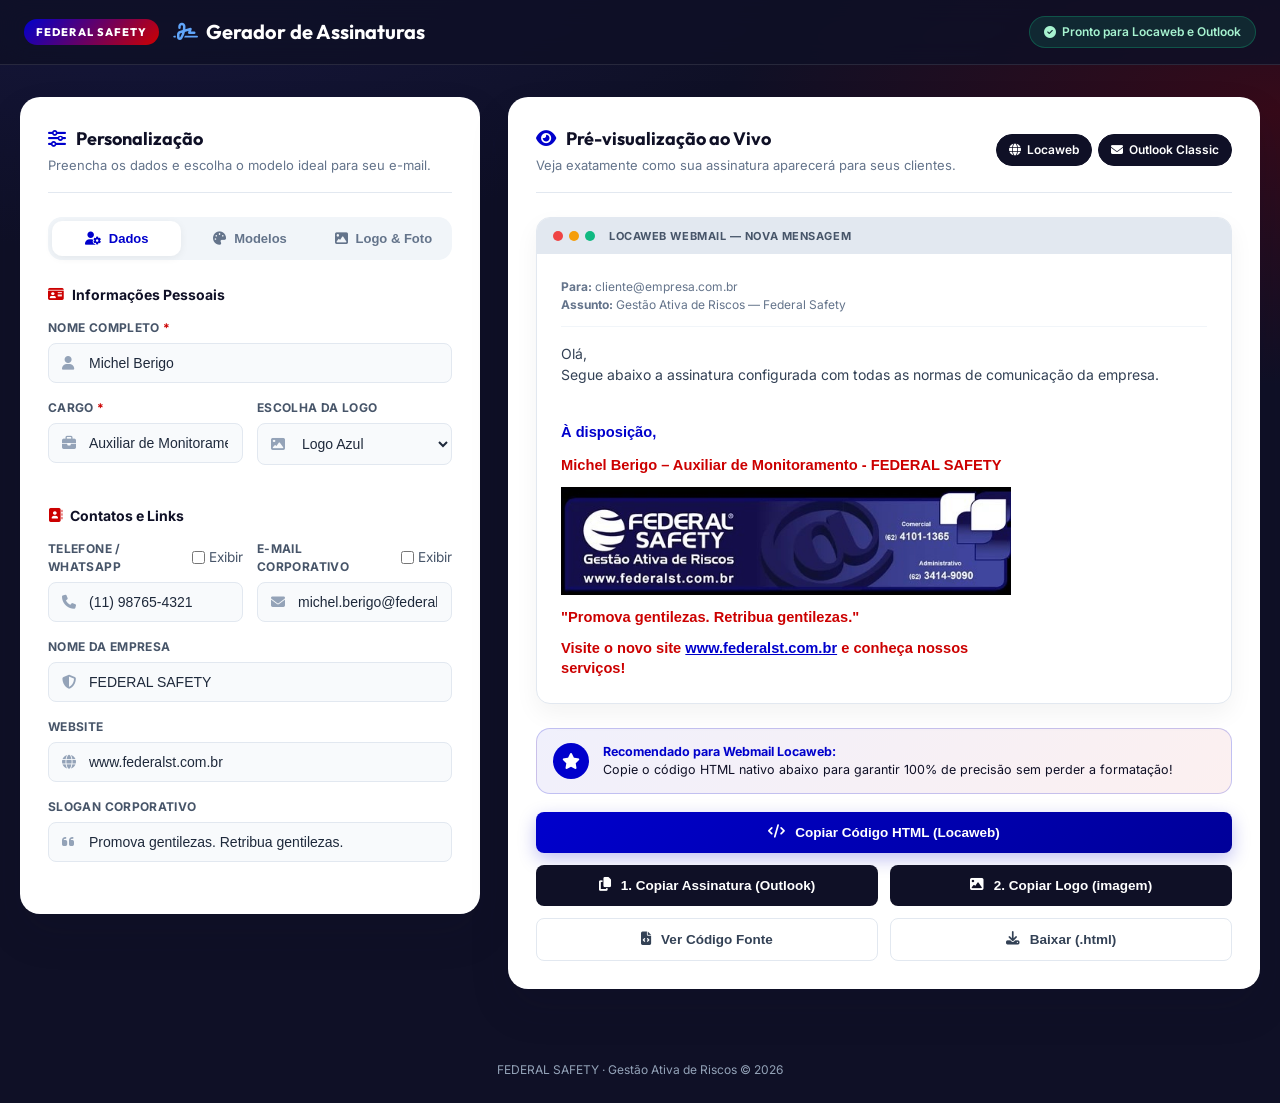
==== federal/index.html @ c22fb54a "Portal de assinaturas Federal Safety e KLIOS" ====
<!DOCTYPE html>
<html lang="pt-BR">
<head>
  <meta charset="UTF-8">
  <meta name="viewport" content="width=device-width, initial-scale=1.0">
  <meta name="description" content="Gerador de Assinatura de E-mail Profissional para a Federal Safety com suporte a código HTML nativo para Locaweb, Outlook e Gmail.">
  <title>Gerador de Assinatura de E-mail — FEDERAL SAFETY</title>
  
  <!-- Google Fonts -->
  <link rel="preconnect" href="https://fonts.googleapis.com">
  <link rel="preconnect" href="https://fonts.gstatic.com" crossorigin>
  <link href="https://fonts.googleapis.com/css2?family=Inter:wght@300;400;500;600;700;800&family=Outfit:wght@400;600;700;800&display=swap" rel="stylesheet">
  
  <!-- FontAwesome for UI Icons -->
  <link rel="stylesheet" href="https://cdnjs.cloudflare.com/ajax/libs/font-awesome/6.4.0/css/all.min.css">
  
  <link rel="stylesheet" href="style.css">
</head>
<body>

  <!-- Header / Navbar -->
  <header class="app-header">
    <div class="header-container">
      <div class="brand">
        <div class="brand-badge">FEDERAL SAFETY</div>
        <h1 class="brand-title"><i class="fa-solid fa-signature"></i> Gerador de Assinaturas</h1>
      </div>
      <div class="header-actions">
        <span class="status-indicator"><i class="fa-solid fa-circle-check"></i> Pronto para Locaweb e Outlook</span>
      </div>
    </div>
  </header>

  <!-- Main Application Container -->
  <main class="main-wrapper">
    <div class="container">
      <div class="app-grid">
        
        <!-- Left Panel: Form & Customization -->
        <section class="editor-panel">
          <div class="panel-header">
            <h2><i class="fa-solid fa-sliders"></i> Personalização</h2>
            <p>Preencha os dados e escolha o modelo ideal para seu e-mail.</p>
          </div>

          <form id="signatureForm" onsubmit="event.preventDefault();">
            
            <!-- Tab Navigation for Form Sections -->
            <div class="form-tabs" role="tablist">
              <button type="button" class="tab-btn active" data-tab="tab-dados" role="tab" aria-selected="true" aria-controls="tab-dados">
                <i class="fa-solid fa-user-gear" aria-hidden="true"></i> Dados
              </button>
              <button type="button" class="tab-btn" data-tab="tab-modelo" role="tab" aria-selected="false" aria-controls="tab-modelo">
                <i class="fa-solid fa-palette" aria-hidden="true"></i> Modelos
              </button>
              <button type="button" class="tab-btn" data-tab="tab-midia" role="tab" aria-selected="false" aria-controls="tab-midia">
                <i class="fa-solid fa-image" aria-hidden="true"></i> Logo &amp; Foto
              </button>
            </div>

            <!-- TAB 1: Dados Pessoais e Empresa -->
            <div class="tab-content active" id="tab-dados" role="tabpanel">
              <div class="form-section">
                <h3><i class="fa-solid fa-id-card"></i> Informações Pessoais</h3>
                
                <div class="input-group">
                  <label for="inputNome">Nome Completo <span class="req">*</span></label>
                  <div class="input-with-icon">
                    <i class="fa-solid fa-user"></i>
                    <input type="text" id="inputNome" value="Michel Berigo" placeholder="Ex: Michel Berigo" autocomplete="off" required>
                  </div>
                </div>

                <div class="input-row">
                  <div class="input-group">
                    <label for="inputCargo">Cargo <span class="req">*</span></label>
                    <div class="input-with-icon">
                      <i class="fa-solid fa-briefcase"></i>
                      <input type="text" id="inputCargo" value="Auxiliar de Monitoramento" placeholder="Ex: Auxiliar de Monitoramento" autocomplete="off" required>
                    </div>
                  </div>

                  <div class="input-group">
                    <label for="inputLogoColor">Escolha da Logo</label>
                    <div class="input-with-icon">
                      <i class="fa-solid fa-image"></i>
                      <select id="inputLogoColor">
                        <option value="red">Logo Vermelha</option>
                        <option value="blue" selected>Logo Azul</option>
                      </select>
                    </div>
                  </div>
                </div>
              </div>

              <div class="form-section">
                <h3><i class="fa-solid fa-address-book"></i> Contatos e Links</h3>

                <div class="input-row">
                  <div class="input-group">
                    <div class="label-with-toggle">
                      <label for="inputTelefone">Telefone / WhatsApp</label>
                      <label class="toggle-label" for="chkShowTelefone">
                        <input type="checkbox" id="chkShowTelefone"> Exibir
                      </label>
                    </div>
                    <div class="input-with-icon">
                      <i class="fa-solid fa-phone" aria-hidden="true"></i>
                      <input type="tel" id="inputTelefone" value="(11) 98765-4321" placeholder="Ex: (11) 98765-4321" autocomplete="off" inputmode="tel" maxlength="15">
                    </div>
                  </div>

                  <div class="input-group">
                    <div class="label-with-toggle">
                      <label for="inputEmail">E-mail Corporativo</label>
                      <label class="toggle-label" for="chkShowEmail">
                        <input type="checkbox" id="chkShowEmail"> Exibir
                      </label>
                    </div>
                    <div class="input-with-icon">
                      <i class="fa-solid fa-envelope"></i>
                      <input type="email" id="inputEmail" value="michel.berigo@federalst.com.br" placeholder="seu.nome@federalst.com.br" autocomplete="off">
                    </div>
                  </div>
                </div>

                <div class="input-group">
                  <label for="inputEmpresa">Nome da Empresa</label>
                  <div class="input-with-icon">
                    <i class="fa-solid fa-shield-halved"></i>
                    <input type="text" id="inputEmpresa" value="FEDERAL SAFETY" placeholder="FEDERAL SAFETY" autocomplete="off">
                  </div>
                </div>

                <div class="input-group">
                  <label for="inputSite">Website</label>
                  <div class="input-with-icon">
                    <i class="fa-solid fa-globe"></i>
                    <input type="text" id="inputSite" value="www.federalst.com.br" placeholder="www.federalst.com.br" autocomplete="off">
                  </div>
                </div>

                <div class="input-group">
                  <label for="inputSlogan">Slogan Corporativo</label>
                  <div class="input-with-icon">
                    <i class="fa-solid fa-quote-left"></i>
                    <input type="text" id="inputSlogan" value="Promova gentilezas. Retribua gentilezas." placeholder="Slogan ou frase" autocomplete="off">
                  </div>
                </div>
              </div>
            </div>

            <!-- TAB 2: Modelos e Cores -->
            <div class="tab-content" id="tab-modelo" role="tabpanel">
              <div class="form-section">
                <h3><i class="fa-solid fa-layer-group"></i> Estilos de Assinatura</h3>
                <div class="templates-grid">
                  <label class="template-card active">
                    <input type="radio" name="templateSelect" value="classic" checked>
                    <div class="template-preview">
                      <span class="tpl-title">Clássico Oficial</span>
                      <span class="tpl-desc">Layout tradicional em blocos com destaque visual para o slogan</span>
                    </div>
                  </label>

                  <label class="template-card">
                    <input type="radio" name="templateSelect" value="executive">
                    <div class="template-preview">
                      <span class="tpl-title">Executivo com Linha</span>
                      <span class="tpl-desc">Barra lateral na cor principal, nome em destaque</span>
                    </div>
                  </label>

                  <label class="template-card">
                    <input type="radio" name="templateSelect" value="compact">
                    <div class="template-preview">
                      <span class="tpl-title">Compacto Moderno</span>
                      <span class="tpl-desc">Design limpo e otimizado para trocas rápidas de e-mail</span>
                    </div>
                  </label>

                  <label class="template-card">
                    <input type="radio" name="templateSelect" value="card">
                    <div class="template-preview">
                      <span class="tpl-title">Cartão Digital</span>
                      <span class="tpl-desc">Bloco com borda, contatos acima da logo</span>
                    </div>
                  </label>
                </div>
              </div>

              <div class="form-section">
                <h3><i class="fa-solid fa-palette"></i> Cores de Destaque</h3>
                <div class="color-presets">
                  <button type="button" class="color-btn active" data-primary="#0000cc" data-secondary="#cc0000" title="Padrão Federal Safety (Azul/Vermelho)">
                    <span style="background: linear-gradient(135deg, #0000cc 50%, #cc0000 50%);"></span> Padrão Federal
                  </button>
                  <button type="button" class="color-btn" data-primary="#12123a" data-secondary="#cc0000" title="Navy Corporativo">
                    <span style="background: linear-gradient(135deg, #12123a 50%, #cc0000 50%);"></span> Navy & Red
                  </button>
                  <button type="button" class="color-btn" data-primary="#0055ff" data-secondary="#12123a" title="Blue Tech">
                    <span style="background: linear-gradient(135deg, #0055ff 50%, #12123a 50%);"></span> Blue Tech
                  </button>
                </div>
              </div>
            </div>

            <!-- TAB 3: Logo e Foto -->
            <div class="tab-content" id="tab-midia" role="tabpanel">
              <div class="form-section">
                <h3><i class="fa-solid fa-file-image"></i> Logotipo / Imagem de Rodapé</h3>
                <p class="section-help">Por padrão, a logo oficial da Federal Safety será mantida. Se desejar, você pode enviar uma foto pessoal ou uma nova logo. <strong>Atenção:</strong> no Outlook, a imagem personalizada precisa ser colada à parte (botão "2. Copiar Logo").</p>

                <div class="upload-box" id="uploadBox">
                  <i class="fa-solid fa-cloud-arrow-up"></i>
                  <span class="upload-title">Clique ou arraste uma foto/logo</span>
                  <span class="upload-sub">PNG, JPG ou GIF (Máx. 2MB) — redimensionada para 450px de largura</span>
                  <input type="file" id="inputCustomLogo" accept="image/png,image/jpeg,image/gif" aria-label="Enviar logo ou foto personalizada">
                </div>

                <div class="media-actions" id="mediaActions" style="display: none;">
                  <button type="button" class="btn-secondary" id="btnResetLogo">
                    <i class="fa-solid fa-rotate-left"></i> Restaurar Logo Oficial
                  </button>
                </div>
              </div>
            </div>

          </form>
        </section>

        <!-- Right Panel: Live Preview & Action Bar -->
        <section class="preview-panel">
          <div class="panel-header flex-header">
            <div>
              <h2><i class="fa-solid fa-eye"></i> Pré-visualização ao Vivo</h2>
              <p>Veja exatamente como sua assinatura aparecerá para seus clientes.</p>
            </div>
            
            <!-- Destinos suportados -->
            <div class="client-tabs" aria-label="Destinos suportados">
              <span class="client-btn active"><i class="fa-solid fa-globe" aria-hidden="true"></i> Locaweb</span>
              <span class="client-btn active"><i class="fa-solid fa-envelope" aria-hidden="true"></i> Outlook Classic</span>
            </div>
          </div>

          <!-- Preview Mockup Card -->
          <div class="mockup-card" id="mockupContainer">
            <div class="mockup-header">
              <div class="window-dots">
                <span></span><span></span><span></span>
              </div>
              <div class="mockup-title" id="mockupTitleText">Locaweb Webmail — Nova Mensagem</div>
            </div>
            <div class="mockup-body">
              <div class="email-meta">
                <div><strong>Para:</strong> cliente@empresa.com.br</div>
                <div><strong>Assunto:</strong> Gestão Ativa de Riscos — Federal Safety</div>
              </div>
              <div class="email-content">
                <p>Olá,</p>
                <p>Segue abaixo a assinatura configurada com todas as normas de comunicação da empresa.</p>
                <br>
                <!-- Rendered Signature Area -->
                <div class="signature-render-area" id="signatureContainer">
                  <!-- Generated Signature HTML inserted by JS -->
                </div>
              </div>
            </div>
          </div>

          <!-- Action Buttons for Locaweb & Email Clients -->
          <div class="actions-card">
            <div class="locaweb-highlight-banner">
              <div class="banner-icon"><i class="fa-solid fa-star"></i></div>
              <div class="banner-text">
                <strong>Recomendado para Webmail Locaweb:</strong>
                <span>Copie o código HTML nativo abaixo para garantir 100% de precisão sem perder a formatação!</span>
              </div>
            </div>

            <div class="action-buttons-grid">
              <button type="button" class="btn-action btn-locaweb" id="btnCopyHtmlLocaweb">
                <i class="fa-solid fa-code"></i>
                <span>Copiar Código HTML <strong>(Locaweb)</strong></span>
              </button>

              <button type="button" class="btn-action btn-primary" id="btnCopyVisual">
                <i class="fa-solid fa-copy"></i>
                <span>1. Copiar Assinatura <strong>(Outlook)</strong></span>
              </button>

              <button type="button" class="btn-action btn-primary" id="btnCopyLogo">
                <i class="fa-solid fa-image"></i>
                <span>2. Copiar Logo (imagem)</span>
              </button>

              <button type="button" class="btn-action btn-outline" id="btnViewCode">
                <i class="fa-solid fa-file-code"></i>
                <span>Ver Código Fonte</span>
              </button>

              <button type="button" class="btn-action btn-outline" id="btnDownloadHtml">
                <i class="fa-solid fa-download"></i>
                <span>Baixar (.html)</span>
              </button>
            </div>

            <div class="toast-message" id="toastMessage"></div>
          </div>

        </section>

      </div>
    </div>
  </main>

  <!-- Footer -->
  <footer class="app-footer">
    <p>FEDERAL SAFETY &middot; Gestão Ativa de Riscos &copy; 2026</p>
  </footer>

  <!-- Modal: View HTML Code -->
  <div class="modal-overlay" id="modalCode" role="dialog" aria-modal="true" aria-hidden="true" aria-label="Código HTML da Assinatura">
    <div class="modal-content">
      <div class="modal-header">
        <h3><i class="fa-solid fa-code"></i> Código HTML da Assinatura</h3>
        <button class="modal-close" id="btnCloseModalCode">&times;</button>
      </div>
      <div class="modal-body">
        <p class="modal-desc">Código para colar no editor HTML da Locaweb. Para facilitar a leitura, a imagem em base64 aparece abreviada aqui; o botão abaixo copia o código <strong>completo</strong>.</p>
        <textarea id="codeTextarea" readonly></textarea>
      </div>
      <div class="modal-footer">
        <button class="btn-action btn-locaweb" id="btnCopyModalCode">
          <i class="fa-solid fa-copy"></i> Copiar Código HTML
        </button>
      </div>
    </div>
  </div>

  <!-- Modal: Tutorial Locaweb -->
  <div class="modal-overlay" id="modalLocawebHelp" role="dialog" aria-modal="true" aria-hidden="true" aria-label="Como colar no Webmail da Locaweb">
    <div class="modal-content">
      <div class="modal-header">
        <h3><i class="fa-solid fa-circle-question"></i> Como Colar no Webmail da Locaweb</h3>
        <button class="modal-close" id="btnCloseModalLocaweb">&times;</button>
      </div>
      <div class="modal-body">
        <div class="step-guide">
          <div class="step-item">
            <div class="step-num">1</div>
            <div class="step-info">
              <strong>Código Copiado!</strong>
              <p>O código HTML completo da sua assinatura já está na memória do seu computador.</p>
            </div>
          </div>
          <div class="step-item">
            <div class="step-num">2</div>
            <div class="step-info">
              <strong>Acesse o Webmail da Locaweb</strong>
              <p>Vá em <strong>Configurações</strong> &rarr; <strong>Assinaturas</strong> no painel da Locaweb.</p>
            </div>
          </div>
          <div class="step-item">
            <div class="step-num">3</div>
            <div class="step-info">
              <strong>Abra o modo Código/HTML</strong>
              <p>No editor de assinatura, clique no botão <code>&lt;/&gt;</code> ou <code>Fonte HTML</code> na barra de ferramentas.</p>
            </div>
          </div>
          <div class="step-item">
            <div class="step-num">4</div>
            <div class="step-info">
              <strong>Cole (Ctrl + V) e Salve</strong>
              <p>Cole o código copiado no campo e salve. Sua assinatura ficará perfeitamente formatada!</p>
            </div>
          </div>
        </div>
      </div>
      <div class="modal-footer">
        <button class="btn-action btn-primary" id="btnOkLocawebHelp">Entendi, tudo certo!</button>
      </div>
    </div>
  </div>

  <!-- Modal: Tutorial Outlook -->
  <div class="modal-overlay" id="modalOutlookHelp" role="dialog" aria-modal="true" aria-hidden="true" aria-label="Como colar no Microsoft Outlook">
    <div class="modal-content">
      <div class="modal-header">
        <h3><i class="fa-solid fa-envelope-open-text"></i> Como Colar no Microsoft Outlook</h3>
        <button class="modal-close" id="btnCloseModalOutlook">&times;</button>
      </div>
      <div class="modal-body">
        <div class="step-guide">
          <div class="step-item">
            <div class="step-num">1</div>
            <div class="step-info">
              <strong>Assinatura Copiada (texto + logo)!</strong>
              <p>Abra a assinatura no Outlook e cole com <strong>Ctrl + V</strong>. Fonte, cores, negrito e logo vêm juntos.</p>
            </div>
          </div>
          <div class="step-item">
            <div class="step-num">!</div>
            <div class="step-info">
              <strong>Usou logo/foto personalizada?</strong>
              <p>A logo oficial já vai junto ao colar. Só se você enviou uma imagem própria na aba "Logo &amp; Foto", clique em <strong>"2. Copiar Logo (imagem)"</strong> e cole com <strong>Ctrl + V</strong> no Outlook.</p>
            </div>
          </div>
          <div class="step-item">
            <div class="step-num">2</div>
            <div class="step-info">
              <strong>No Outlook Desktop (Programa no Windows/Mac):</strong>
              <p>Vá em <strong>Arquivo</strong> &rarr; <strong>Opções</strong> &rarr; <strong>Email</strong> &rarr; <strong>Assinaturas</strong>. Clique em <strong>Novo</strong>, clique no campo da assinatura e pressione <strong>Ctrl + V</strong> (ou Cmd + V no Mac).</p>
            </div>
          </div>
          <div class="step-item">
            <div class="step-num">3</div>
            <div class="step-info">
              <strong>No Outlook Web / Office 365 (Navegador):</strong>
              <p>Clique na <strong>Engrenagem (Configurações)</strong> &rarr; <strong>Contas</strong> &rarr; <strong>Assinaturas</strong>. Cole diretamente na caixa com <strong>Ctrl + V</strong> e clique em <strong>Salvar</strong>.</p>
            </div>
          </div>
        </div>
      </div>
      <div class="modal-footer">
        <button class="btn-action btn-primary" id="btnOkOutlookHelp">Entendi, tudo certo!</button>
      </div>
    </div>
  </div>

  <script src="script.js"></script>
</body>
</html>
---- federal/style.css ----
/* ==========================================================================
   DESIGN SYSTEM - GERADOR DE ASSINATURAS FEDERAL SAFETY
   ========================================================================== */

:root {
  --navy-dark: #0f1026;
  --navy-card: #181938;
  --navy-light: #23254b;
  --blue-primary: #0000cc;
  --blue-hover: #0000a3;
  --red-accent: #cc0000;
  --red-hover: #a30000;
  --text-main: #1e293b;
  --text-muted: #64748b;
  --bg-app: #f1f5f9;
  --card-bg: #ffffff;
  --border-color: #e2e8f0;
  --border-focus: #0000cc;
  --ok-green: #10b981;
  --shadow-sm: 0 4px 12px rgba(15, 16, 38, 0.05);
  --shadow-lg: 0 20px 40px rgba(15, 16, 38, 0.12);
  --radius-sm: 8px;
  --radius-md: 14px;
  --radius-lg: 20px;
}

* {
  box-sizing: border-box;
  margin: 0;
  padding: 0;
}

body {
  font-family: 'Inter', system-ui, -apple-system, sans-serif;
  background-color: var(--bg-app);
  color: var(--text-main);
  min-height: 100vh;
  display: flex;
  flex-direction: column;
  line-height: 1.5;
  background: 
    radial-gradient(1200px 600px at 10% -10%, #171842 0%, transparent 60%),
    radial-gradient(1000px 500px at 100% 10%, #360a19 0%, transparent 55%),
    var(--navy-dark);
}

/* ==========================================================================
   HEADER
   ========================================================================== */
.app-header {
  background: rgba(15, 16, 38, 0.85);
  backdrop-filter: blur(12px);
  border-bottom: 1px solid rgba(255, 255, 255, 0.1);
  padding: 16px 0;
  position: sticky;
  top: 0;
  z-index: 100;
}

.header-container {
  max-width: 1320px;
  margin: 0 auto;
  padding: 0 24px;
  display: flex;
  align-items: center;
  justify-content: space-between;
}

.brand {
  display: flex;
  align-items: center;
  gap: 14px;
}

.brand-badge {
  background: linear-gradient(135deg, var(--blue-primary), var(--red-accent));
  color: #ffffff;
  font-family: 'Outfit', sans-serif;
  font-size: 11px;
  font-weight: 800;
  padding: 5px 12px;
  border-radius: 30px;
  letter-spacing: 0.1em;
  text-transform: uppercase;
}

.brand-title {
  color: #ffffff;
  font-family: 'Outfit', sans-serif;
  font-size: 20px;
  font-weight: 700;
  display: flex;
  align-items: center;
  gap: 8px;
}

.brand-title i {
  color: #60a5fa;
}

.status-indicator {
  color: #a7f3d0;
  background: rgba(16, 185, 129, 0.15);
  border: 1px solid rgba(16, 185, 129, 0.3);
  padding: 6px 14px;
  border-radius: 20px;
  font-size: 12px;
  font-weight: 600;
  display: inline-flex;
  align-items: center;
  gap: 6px;
}

/* ==========================================================================
   LAYOUT GRID
   ========================================================================== */
.main-wrapper {
  flex: 1;
  padding: 32px 20px 48px;
}

.container {
  max-width: 1320px;
  margin: 0 auto;
}

.app-grid {
  display: grid;
  grid-template-columns: 1fr;
  gap: 28px;
}

@media (min-width: 1024px) {
  .app-grid {
    grid-template-columns: 460px 1fr;
    align-items: start;
  }
}

/* ==========================================================================
   CARDS & PANELS
   ========================================================================== */
.editor-panel,
.preview-panel {
  background: #ffffff;
  border-radius: var(--radius-lg);
  box-shadow: var(--shadow-lg);
  padding: 28px;
}

.panel-header {
  margin-bottom: 24px;
  padding-bottom: 16px;
  border-bottom: 1px solid var(--border-color);
}

.panel-header h2 {
  font-family: 'Outfit', sans-serif;
  font-size: 18px;
  font-weight: 700;
  color: var(--navy-dark);
  display: flex;
  align-items: center;
  gap: 10px;
}

.panel-header h2 i {
  color: var(--blue-primary);
}

.panel-header p {
  font-size: 13px;
  color: var(--text-muted);
  margin-top: 4px;
}

.flex-header {
  display: flex;
  align-items: center;
  justify-content: space-between;
  flex-wrap: wrap;
  gap: 16px;
}

/* ==========================================================================
   FORM TABS & INPUTS
   ========================================================================== */
.form-tabs {
  display: flex;
  background: #f1f5f9;
  padding: 4px;
  border-radius: var(--radius-md);
  margin-bottom: 24px;
  gap: 4px;
}

.tab-btn {
  flex: 1;
  padding: 10px 14px;
  border: none;
  background: transparent;
  color: var(--text-muted);
  font-weight: 600;
  font-size: 13px;
  border-radius: 10px;
  cursor: pointer;
  transition: all 0.2s ease;
  display: flex;
  align-items: center;
  justify-content: center;
  gap: 8px;
}

.tab-btn.active {
  background: #ffffff;
  color: var(--blue-primary);
  box-shadow: 0 2px 8px rgba(0,0,0,0.06);
}

.tab-content {
  display: none;
}

.tab-content.active {
  display: block;
  animation: fadeIn 0.3s ease;
}

@keyframes fadeIn {
  from { opacity: 0; transform: translateY(6px); }
  to { opacity: 1; transform: translateY(0); }
}

.form-section {
  margin-bottom: 24px;
}

.form-section h3 {
  font-size: 14px;
  font-weight: 700;
  color: var(--navy-dark);
  margin-bottom: 14px;
  display: flex;
  align-items: center;
  gap: 8px;
}

.form-section h3 i {
  color: var(--red-accent);
}

.input-group {
  margin-bottom: 16px;
}

.input-row {
  display: grid;
  grid-template-columns: 1fr 1fr;
  gap: 14px;
}

label {
  display: block;
  font-size: 12px;
  font-weight: 700;
  color: #475569;
  margin-bottom: 6px;
  text-transform: uppercase;
  letter-spacing: 0.03em;
}

.req {
  color: var(--red-accent);
}

.input-with-icon {
  position: relative;
}

.input-with-icon i {
  position: absolute;
  left: 14px;
  top: 50%;
  transform: translateY(-50%);
  color: #94a3b8;
  font-size: 14px;
  pointer-events: none;
}

input[type="text"],
input[type="email"],
input[type="tel"],
select {
  width: 100%;
  padding: 11px 14px 11px 40px;
  border: 1.5px solid var(--border-color);
  border-radius: var(--radius-sm);
  font-size: 14px;
  color: var(--text-main);
  background: #f8fafc;
  transition: all 0.2s ease;
}

input:focus,
select:focus {
  outline: none;
  border-color: var(--blue-primary);
  background: #ffffff;
  box-shadow: 0 0 0 4px rgba(0, 0, 204, 0.1);
}

/* ==========================================================================
   TEMPLATES & COLOR PRESETS
   ========================================================================== */
.templates-grid {
  display: grid;
  grid-template-columns: 1fr 1fr;
  gap: 12px;
}

.template-card {
  border: 2px solid var(--border-color);
  border-radius: var(--radius-md);
  padding: 14px;
  cursor: pointer;
  transition: all 0.2s ease;
  position: relative;
  background: #f8fafc;
}

.template-card input[type="radio"] {
  position: absolute;
  opacity: 0;
}

.template-card.active,
.template-card:hover {
  border-color: var(--blue-primary);
  background: #ffffff;
  box-shadow: 0 4px 14px rgba(0, 0, 204, 0.08);
}

.tpl-title {
  display: block;
  font-weight: 700;
  font-size: 13px;
  color: var(--navy-dark);
  margin-bottom: 4px;
}

.tpl-desc {
  display: block;
  font-size: 11px;
  color: var(--text-muted);
  line-height: 1.3;
}

.color-presets {
  display: flex;
  gap: 10px;
  flex-wrap: wrap;
}

.color-btn {
  padding: 8px 14px;
  border: 1.5px solid var(--border-color);
  border-radius: 30px;
  background: #ffffff;
  font-size: 12px;
  font-weight: 600;
  cursor: pointer;
  display: flex;
  align-items: center;
  gap: 8px;
  transition: all 0.2s;
}

.color-btn span {
  width: 14px;
  height: 14px;
  border-radius: 50%;
  display: inline-block;
}

.color-btn.active {
  border-color: var(--blue-primary);
  background: rgba(0, 0, 204, 0.05);
  color: var(--blue-primary);
}

/* UPLOAD BOX */
.section-help {
  font-size: 12.5px;
  color: var(--text-muted);
  margin-bottom: 16px;
  line-height: 1.4;
}

.upload-box {
  border: 2px dashed #cbd5e1;
  border-radius: var(--radius-md);
  padding: 28px 16px;
  text-align: center;
  background: #f8fafc;
  cursor: pointer;
  transition: all 0.2s;
  position: relative;
}

.upload-box:hover {
  border-color: var(--blue-primary);
  background: rgba(0, 0, 204, 0.02);
}

.upload-box i {
  font-size: 28px;
  color: var(--blue-primary);
  margin-bottom: 8px;
  display: block;
}

.upload-title {
  display: block;
  font-size: 13px;
  font-weight: 700;
  color: var(--navy-dark);
}

.upload-sub {
  display: block;
  font-size: 11px;
  color: var(--text-muted);
  margin-top: 4px;
}

.upload-box input[type="file"] {
  position: absolute;
  top: 0; left: 0; width: 100%; height: 100%;
  opacity: 0;
  cursor: pointer;
}

.media-actions {
  margin-top: 14px;
}

/* ==========================================================================
   PREVIEW AREA & MOCKUP
   ========================================================================== */
.client-tabs {
  display: flex;
  gap: 6px;
}

.client-btn {
  padding: 6px 12px;
  border: 1px solid var(--border-color);
  background: #f8fafc;
  border-radius: 20px;
  font-size: 12px;
  font-weight: 600;
  color: var(--text-muted);
  cursor: pointer;
  transition: all 0.2s;
  display: flex;
  align-items: center;
  gap: 6px;
}

.client-btn.active {
  background: var(--navy-dark);
  color: #ffffff;
  border-color: var(--navy-dark);
}

.mockup-card {
  border: 1px solid var(--border-color);
  border-radius: var(--radius-md);
  overflow: hidden;
  box-shadow: 0 10px 25px rgba(0,0,0,0.05);
  background: #ffffff;
  transition: background 0.3s ease;
  margin-bottom: 24px;
}

.mockup-header {
  background: #e2e8f0;
  padding: 10px 16px;
  display: flex;
  align-items: center;
  gap: 14px;
}

.window-dots {
  display: flex;
  gap: 6px;
}

.window-dots span {
  width: 10px;
  height: 10px;
  border-radius: 50%;
  background: #94a3b8;
}

.window-dots span:nth-child(1) { background: #ef4444; }
.window-dots span:nth-child(2) { background: #f59e0b; }
.window-dots span:nth-child(3) { background: #10b981; }

.mockup-title {
  font-size: 11px;
  font-weight: 700;
  color: #475569;
  text-transform: uppercase;
  letter-spacing: 0.05em;
}

.mockup-body {
  padding: 24px;
}

.email-meta {
  font-size: 12px;
  color: var(--text-muted);
  border-bottom: 1px solid #f1f5f9;
  padding-bottom: 12px;
  margin-bottom: 16px;
}

.email-content {
  font-size: 14px;
  color: #334155;
}

.signature-render-area {
  padding: 16px 0 0 0;
  font-family: Verdana, Geneva, sans-serif;
  font-size: 11pt;
  font-weight: bold;
  user-select: text;
  -webkit-user-select: text;
}

/* Dark Mode Preview Class */
.mockup-card.dark-theme {
  background: #1e1e2e;
  border-color: #313244;
}

.mockup-card.dark-theme .mockup-header {
  background: #181825;
}

.mockup-card.dark-theme .mockup-title {
  color: #a6adc8;
}

.mockup-card.dark-theme .email-meta {
  border-bottom-color: #313244;
  color: #a6adc8;
}

.mockup-card.dark-theme .email-content {
  color: #cdd6f4;
}

/* ==========================================================================
   LOCAWEB BANNER & ACTION BUTTONS
   ========================================================================== */
.locaweb-highlight-banner {
  background: linear-gradient(135deg, rgba(0,0,204,0.06), rgba(204,0,0,0.06));
  border: 1.5px solid rgba(0,0,204,0.2);
  border-radius: var(--radius-md);
  padding: 14px 16px;
  display: flex;
  align-items: center;
  gap: 14px;
  margin-bottom: 18px;
}

.banner-icon {
  width: 36px;
  height: 36px;
  background: var(--blue-primary);
  color: #ffffff;
  border-radius: 50%;
  display: flex;
  align-items: center;
  justify-content: center;
  font-size: 16px;
  flex-shrink: 0;
}

.banner-text {
  font-size: 12.5px;
  color: var(--navy-dark);
  line-height: 1.4;
}

.banner-text strong {
  display: block;
  font-weight: 700;
  color: var(--blue-primary);
}

.action-buttons-grid {
  display: grid;
  grid-template-columns: 1fr 1fr;
  gap: 12px;
}

@media (max-width: 640px) {
  .action-buttons-grid {
    grid-template-columns: 1fr;
  }
}

.btn-action {
  padding: 13px 18px;
  border: none;
  border-radius: var(--radius-sm);
  font-size: 13.5px;
  font-weight: 700;
  cursor: pointer;
  display: inline-flex;
  align-items: center;
  justify-content: center;
  gap: 10px;
  transition: all 0.2s ease;
}

.btn-locaweb {
  background: linear-gradient(135deg, var(--blue-primary), #000099);
  color: #ffffff;
  box-shadow: 0 6px 18px rgba(0,0,204,0.25);
  grid-column: span 2;
}

@media (max-width: 640px) {
  .btn-locaweb {
    grid-column: span 1;
  }
}

.btn-locaweb:hover {
  transform: translateY(-2px);
  box-shadow: 0 10px 24px rgba(0,0,204,0.35);
}

.btn-primary {
  background: var(--navy-dark);
  color: #ffffff;
}

.btn-primary:hover {
  background: var(--navy-light);
  transform: translateY(-2px);
}

.btn-outline {
  background: #ffffff;
  color: #334155;
  border: 1.5px solid var(--border-color);
}

.btn-outline:hover {
  background: #f8fafc;
  border-color: #cbd5e1;
}

.btn-secondary {
  padding: 8px 14px;
  background: #f1f5f9;
  color: #475569;
  border: 1px solid var(--border-color);
  border-radius: 6px;
  font-size: 12px;
  font-weight: 600;
  cursor: pointer;
}

/* TOAST MESSAGE */
.toast-message {
  margin-top: 14px;
  padding: 10px 14px;
  border-radius: 8px;
  font-size: 13px;
  font-weight: 700;
  text-align: center;
  display: none;
}

.toast-message.show {
  display: block;
  animation: fadeIn 0.3s ease;
}

.toast-success {
  background: #ecfdf5;
  color: #047857;
  border: 1px solid #a7f3d0;
}

.toast-info {
  background: #eff6ff;
  color: #1d4ed8;
  border: 1px solid #bfdbfe;
}

/* ==========================================================================
   MODAL WINDOWS
   ========================================================================== */
.modal-overlay {
  position: fixed;
  top: 0; left: 0; width: 100%; height: 100%;
  background: rgba(15, 16, 38, 0.75);
  backdrop-filter: blur(4px);
  display: flex;
  align-items: center;
  justify-content: center;
  padding: 20px;
  z-index: 1000;
  opacity: 0;
  pointer-events: none;
  transition: opacity 0.25s ease;
}

.modal-overlay.active {
  opacity: 1;
  pointer-events: auto;
}

.modal-content {
  background: #ffffff;
  border-radius: var(--radius-lg);
  width: 100%;
  max-width: 600px;
  box-shadow: 0 25px 50px rgba(0,0,0,0.25);
  overflow: hidden;
  transform: scale(0.95);
  transition: transform 0.25s ease;
}

.modal-overlay.active .modal-content {
  transform: scale(1);
}

.modal-header {
  padding: 18px 24px;
  background: var(--navy-dark);
  color: #ffffff;
  display: flex;
  align-items: center;
  justify-content: space-between;
}

.modal-header h3 {
  font-family: 'Outfit', sans-serif;
  font-size: 16px;
  font-weight: 700;
  display: flex;
  align-items: center;
  gap: 10px;
}

.modal-close {
  background: transparent;
  border: none;
  color: #ffffff;
  font-size: 24px;
  cursor: pointer;
  opacity: 0.7;
}

.modal-close:hover { opacity: 1; }

.modal-body {
  padding: 24px;
}

.modal-desc {
  font-size: 13px;
  color: var(--text-muted);
  margin-bottom: 14px;
}

#codeTextarea {
  width: 100%;
  height: 220px;
  padding: 12px;
  font-family: 'Courier New', Courier, monospace;
  font-size: 12px;
  color: #0f172a;
  background: #f8fafc;
  border: 1px solid var(--border-color);
  border-radius: var(--radius-sm);
  resize: none;
}

.modal-footer {
  padding: 16px 24px;
  background: #f8fafc;
  border-top: 1px solid var(--border-color);
  display: flex;
  justify-content: flex-end;
}

/* STEP GUIDE TUTORIAL */
.step-guide {
  display: flex;
  flex-direction: column;
  gap: 16px;
}

.step-item {
  display: flex;
  gap: 14px;
  align-items: flex-start;
}

.step-num {
  width: 32px;
  height: 32px;
  background: var(--blue-primary);
  color: #ffffff;
  border-radius: 50%;
  font-weight: 800;
  font-size: 14px;
  display: flex;
  align-items: center;
  justify-content: center;
  flex-shrink: 0;
}

.step-info strong {
  display: block;
  font-size: 14px;
  color: var(--navy-dark);
}

.step-info p {
  font-size: 12.5px;
  color: var(--text-muted);
  margin-top: 2px;
}

.step-info code {
  background: #e2e8f0;
  padding: 2px 6px;
  border-radius: 4px;
  font-size: 12px;
  color: var(--blue-primary);
}

/* ==========================================================================
   FOOTER
   ========================================================================== */
.app-footer {
  color: #94a3b8;
  font-size: 12px;
  text-align: center;
  padding: 24px;
}

/* ==========================================================================
   CORREÇÕES DA REVISÃO
   ========================================================================== */

/* Rótulo do campo + checkbox "Exibir" lado a lado (sem <label> aninhado) */
.label-with-toggle {
  display: flex;
  justify-content: space-between;
  align-items: center;
  gap: 8px;
  margin-bottom: 6px;
}

.label-with-toggle > label {
  margin-bottom: 0;
}

.toggle-label {
  flex-shrink: 0;
  font-weight: normal;
  cursor: pointer;
  display: inline-flex;
  align-items: center;
  gap: 4px;
  font-size: 0.85em;
  text-transform: none;
  letter-spacing: 0;
}

/* E-mail inválido */
input.input-invalid {
  border-color: var(--red-accent);
  background: #fff5f5;
}

/* Selos de destino (não clicáveis) */
span.client-btn {
  cursor: default;
}

/* Foco visível para navegação por teclado */
.tab-btn:focus-visible,
.btn-action:focus-visible,
.color-btn:focus-visible,
.btn-secondary:focus-visible,
.modal-close:focus-visible {
  outline: 3px solid rgba(0, 0, 204, 0.4);
  outline-offset: 2px;
}
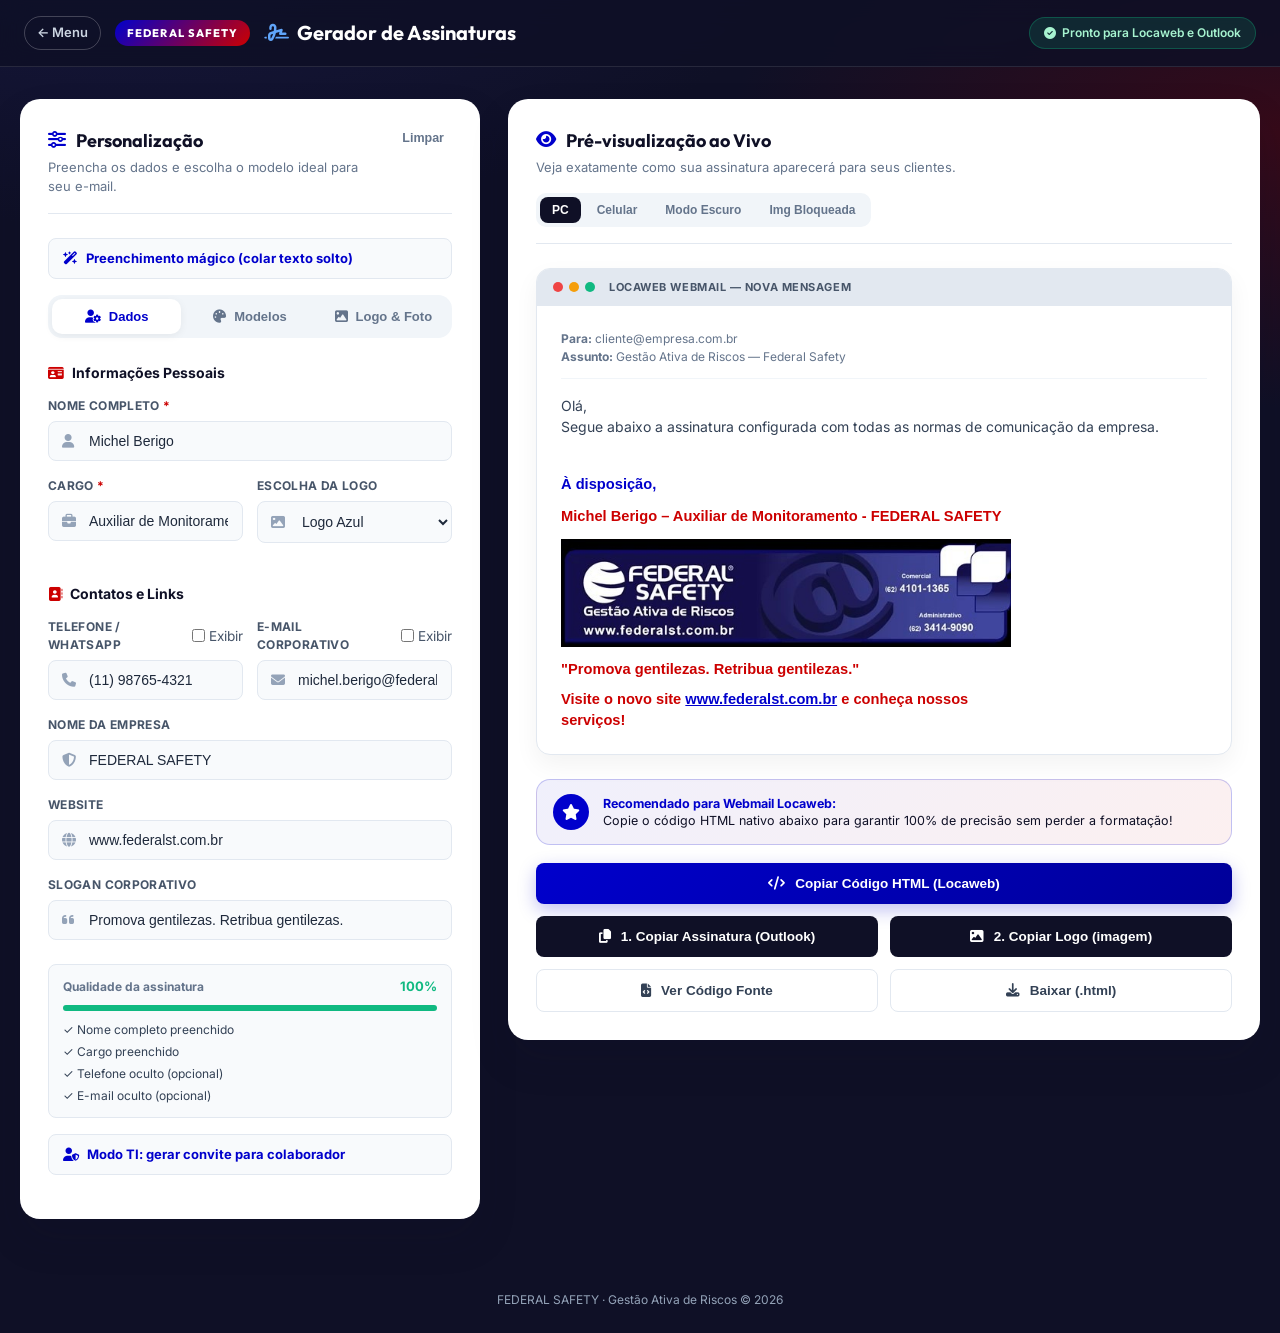
==== commit dc25cb6b: "Federal: corrige cabecalho, botao Menu, logos publicas, simulador, score e modo TI" ====
--- a/federal/index.html
+++ b/federal/index.html
@@ -22,6 +22,7 @@
   <header class="app-header">
     <div class="header-container">
       <div class="brand">
+        <a class="back-link" href="../index.html">&larr; Menu</a>
         <div class="brand-badge">FEDERAL SAFETY</div>
         <h1 class="brand-title"><i class="fa-solid fa-signature"></i> Gerador de Assinaturas</h1>
       </div>
@@ -38,10 +39,31 @@
         
         <!-- Left Panel: Form & Customization -->
         <section class="editor-panel">
-          <div class="panel-header">
-            <h2><i class="fa-solid fa-sliders"></i> Personalização</h2>
-            <p>Preencha os dados e escolha o modelo ideal para seu e-mail.</p>
-          </div>
+          <div class="panel-header flex-header">
+            <div>
+              <h2><i class="fa-solid fa-sliders"></i> Personalização</h2>
+              <p>Preencha os dados e escolha o modelo ideal para seu e-mail.</p>
+            </div>
+            <button type="button" id="btnResetForm" class="btn-link" title="Restaurar valores padrão">Limpar</button>
+          </div>
+
+          <!-- Banner exibido quando aberto via link travado do TI -->
+          <div id="lockedBanner" class="locked-banner" hidden>
+            <div>
+              <strong>Dados configurados pelo TI</strong>
+              <span>Confira a pré-visualização ao lado e copie sua assinatura.</span>
+            </div>
+            <button type="button" id="btnUnlock" class="btn-link">Editar</button>
+          </div>
+
+          <!-- 1. Preenchimento Mágico -->
+          <details class="tool-box" id="magicBox">
+            <summary><i class="fa-solid fa-wand-magic-sparkles"></i> Preenchimento mágico (colar texto solto)</summary>
+            <div class="tool-body">
+              <textarea id="magicInput" rows="3" placeholder="Ex: Michel Berigo - Auxiliar de Monitoramento - (11) 98765-4321 - michel@federalst.com.br"></textarea>
+              <button type="button" id="btnMagicFill" class="btn-action btn-outline btn-sm">Preencher campos automaticamente</button>
+            </div>
+          </details>
 
           <form id="signatureForm" onsubmit="event.preventDefault();">
             
@@ -227,6 +249,32 @@
             </div>
 
           </form>
+
+          <!-- 3. Diagnóstico / Score em Tempo Real -->
+          <div class="score-card" id="scoreCard" aria-live="polite">
+            <div class="score-head">
+              <span>Qualidade da assinatura</span>
+              <strong id="scoreValue">100%</strong>
+            </div>
+            <div class="score-bar"><span id="scoreFill" style="width: 100%;"></span></div>
+            <ul class="score-list" id="scoreList"></ul>
+          </div>
+
+          <!-- 6. Modo TI: Gerar convite para colaborador -->
+          <details class="tool-box" id="tiInviteBox">
+            <summary><i class="fa-solid fa-user-shield"></i> Modo TI: gerar convite para colaborador</summary>
+            <div class="tool-body">
+              <p class="section-help" style="margin-bottom: 0;">Gera um link com os dados preenchidos acima e uma mensagem pronta para enviar no WhatsApp ou Teams.</p>
+              <label class="check-inline">
+                <input type="checkbox" id="chkLockFields" checked>
+                <span>Travar edição para o colaborador</span>
+              </label>
+              <div class="ti-actions">
+                <button type="button" id="btnCopyInvite" class="btn-action btn-primary btn-sm">Copiar convite + link</button>
+                <button type="button" id="btnCopyLink" class="btn-action btn-outline btn-sm">Copiar só o link</button>
+              </div>
+            </div>
+          </details>
         </section>
 
         <!-- Right Panel: Live Preview & Action Bar -->
@@ -237,15 +285,17 @@
               <p>Veja exatamente como sua assinatura aparecerá para seus clientes.</p>
             </div>
             
-            <!-- Destinos suportados -->
-            <div class="client-tabs" aria-label="Destinos suportados">
-              <span class="client-btn active"><i class="fa-solid fa-globe" aria-hidden="true"></i> Locaweb</span>
-              <span class="client-btn active"><i class="fa-solid fa-envelope" aria-hidden="true"></i> Outlook Classic</span>
+            <!-- 2. Simulador Multi-Tela -->
+            <div class="sim-tabs" role="tablist" aria-label="Modo de visualização">
+              <button type="button" class="sim-tab active" data-mode="desktop" role="tab" aria-selected="true">PC</button>
+              <button type="button" class="sim-tab" data-mode="mobile" role="tab" aria-selected="false">Celular</button>
+              <button type="button" class="sim-tab" data-mode="dark" role="tab" aria-selected="false">Modo Escuro</button>
+              <button type="button" class="sim-tab" data-mode="blocked" role="tab" aria-selected="false">Img Bloqueada</button>
             </div>
           </div>
 
           <!-- Preview Mockup Card -->
-          <div class="mockup-card" id="mockupContainer">
+          <div class="mockup-card" id="mockupContainer" data-mode="desktop">
             <div class="mockup-header">
               <div class="window-dots">
                 <span></span><span></span><span></span>
--- a/federal/style.css
+++ b/federal/style.css
@@ -52,9 +52,8 @@
   backdrop-filter: blur(12px);
   border-bottom: 1px solid rgba(255, 255, 255, 0.1);
   padding: 16px 0;
-  position: sticky;
-  top: 0;
-  z-index: 100;
+  position: relative;
+  z-index: 10;
 }
 
 .header-container {
@@ -911,3 +910,305 @@
   outline: 3px solid rgba(0, 0, 204, 0.4);
   outline-offset: 2px;
 }
+
+/* ==========================================================================
+   MELHORIAS FEDERAL (Menu, Preenchimento Mágico, Score, Simulador, Modo TI)
+   ========================================================================== */
+
+.editor-panel .panel-header.flex-header {
+  flex-wrap: nowrap;
+  align-items: flex-start;
+  gap: 12px;
+}
+
+.back-link {
+  color: #cbd5e1;
+  text-decoration: none;
+  font-size: 13px;
+  font-weight: 600;
+  padding: 6px 12px;
+  border: 1px solid rgba(255, 255, 255, 0.22);
+  border-radius: 20px;
+  transition: all 0.2s ease;
+}
+
+.back-link:hover,
+.back-link:focus-visible {
+  color: #ffffff;
+  border-color: #ffffff;
+  background: rgba(255, 255, 255, 0.08);
+  outline: none;
+}
+
+.btn-link {
+  background: transparent;
+  border: 0;
+  color: var(--text-muted);
+  font-size: 12.5px;
+  font-weight: 700;
+  cursor: pointer;
+  padding: 4px 8px;
+  border-radius: 6px;
+}
+
+.btn-link:hover {
+  color: var(--blue-primary);
+  background: #f1f5f9;
+}
+
+.locked-banner {
+  display: flex;
+  align-items: center;
+  justify-content: space-between;
+  gap: 12px;
+  padding: 10px 14px;
+  margin-bottom: 16px;
+  border-radius: var(--radius-sm);
+  background: #eff6ff;
+  border: 1px solid #bfdbfe;
+  font-size: 12.5px;
+}
+
+.locked-banner[hidden] {
+  display: none;
+}
+
+.locked-banner strong {
+  display: block;
+  color: var(--blue-primary);
+}
+
+.locked-banner span {
+  color: var(--text-muted);
+}
+
+input:disabled,
+select:disabled {
+  opacity: 0.65;
+  cursor: not-allowed;
+}
+
+.tool-box {
+  background: #f8fafc;
+  border: 1px solid var(--border-color);
+  border-radius: var(--radius-sm);
+  padding: 10px 14px;
+  margin-bottom: 16px;
+}
+
+.tool-box[hidden] {
+  display: none;
+}
+
+.tool-box summary {
+  cursor: pointer;
+  font-size: 13px;
+  font-weight: 700;
+  color: var(--blue-primary);
+  display: flex;
+  align-items: center;
+  gap: 8px;
+  user-select: none;
+}
+
+.tool-body {
+  margin-top: 10px;
+  display: flex;
+  flex-direction: column;
+  gap: 10px;
+}
+
+.tool-box textarea {
+  width: 100%;
+  min-height: 68px;
+  padding: 10px 12px;
+  border: 1.5px solid var(--border-color);
+  border-radius: var(--radius-sm);
+  font-family: inherit;
+  font-size: 13px;
+  color: var(--text-main);
+  background: #ffffff;
+  resize: vertical;
+}
+
+.tool-box textarea:focus {
+  outline: none;
+  border-color: var(--blue-primary);
+}
+
+.btn-sm {
+  padding: 8px 14px;
+  font-size: 12.5px;
+}
+
+.check-inline {
+  display: inline-flex;
+  align-items: center;
+  gap: 8px;
+  font-size: 12.5px;
+  font-weight: 600;
+  color: var(--text-main);
+  text-transform: none;
+  letter-spacing: 0;
+  margin: 0;
+  cursor: pointer;
+}
+
+.ti-actions {
+  display: flex;
+  gap: 8px;
+  flex-wrap: wrap;
+}
+
+/* Score */
+.score-card {
+  margin-top: 18px;
+  margin-bottom: 16px;
+  padding: 12px 14px;
+  border-radius: var(--radius-sm);
+  background: #f8fafc;
+  border: 1px solid var(--border-color);
+}
+
+.score-head {
+  display: flex;
+  justify-content: space-between;
+  align-items: center;
+  font-size: 12px;
+  font-weight: 700;
+  color: var(--text-muted);
+  margin-bottom: 8px;
+}
+
+.score-head strong {
+  color: var(--ok-green);
+  font-size: 13px;
+}
+
+.score-head strong.warn {
+  color: #d97706;
+}
+
+.score-bar {
+  height: 6px;
+  border-radius: 999px;
+  background: #e2e8f0;
+  overflow: hidden;
+  margin-bottom: 10px;
+}
+
+.score-bar span {
+  display: block;
+  height: 100%;
+  background: var(--ok-green);
+  transition: width 0.25s ease, background-color 0.25s ease;
+}
+
+.score-bar span.warn {
+  background: #f59e0b;
+}
+
+.score-list {
+  list-style: none;
+  display: grid;
+  gap: 4px;
+  font-size: 12px;
+}
+
+.score-list li.ok {
+  color: #334155;
+}
+
+.score-list li.warn {
+  color: #b45309;
+}
+
+/* Simulador Multi-Tela */
+.sim-tabs {
+  display: flex;
+  gap: 4px;
+  background: #f1f5f9;
+  padding: 4px;
+  border-radius: 10px;
+  flex-wrap: wrap;
+}
+
+.sim-tab {
+  border: 0;
+  background: transparent;
+  color: var(--text-muted);
+  font-size: 12px;
+  font-weight: 700;
+  padding: 6px 12px;
+  border-radius: 8px;
+  cursor: pointer;
+  transition: all 0.2s ease;
+}
+
+.sim-tab.active {
+  background: var(--navy-dark);
+  color: #ffffff;
+}
+
+.mockup-card {
+  margin-left: auto;
+  margin-right: auto;
+  transition: max-width 0.25s ease, background 0.25s ease;
+}
+
+.mockup-card[data-mode="mobile"] {
+  max-width: 360px;
+  border: 3px solid #cbd5e1;
+  border-radius: 18px;
+}
+
+.mockup-card[data-mode="mobile"] .mockup-body {
+  padding: 16px;
+}
+
+.mockup-card[data-mode="mobile"] .signature-render-area {
+  overflow-x: auto;
+}
+
+.mockup-card[data-mode="dark"] {
+  background: #14161b;
+  border-color: #2a2e39;
+}
+
+.mockup-card[data-mode="dark"] .mockup-header {
+  background: #1f222b;
+}
+
+.mockup-card[data-mode="dark"] .mockup-title,
+.mockup-card[data-mode="dark"] .email-meta {
+  color: #94a3b8;
+  border-bottom-color: #2a2e39;
+}
+
+.mockup-card[data-mode="dark"] .email-content {
+  color: #e4e4e7;
+}
+
+.signature-render-area img {
+  max-width: 100%;
+  height: auto;
+}
+
+.fed-blocked-box {
+  width: 450px;
+  max-width: 100%;
+  min-height: 108px;
+  padding: 14px;
+  border: 2px dashed #94a3b8;
+  border-radius: 6px;
+  background: #f8fafc;
+  color: #475569;
+  display: flex;
+  flex-direction: column;
+  align-items: center;
+  justify-content: center;
+  text-align: center;
+  font-size: 12px;
+  font-weight: 600;
+  gap: 4px;
+}
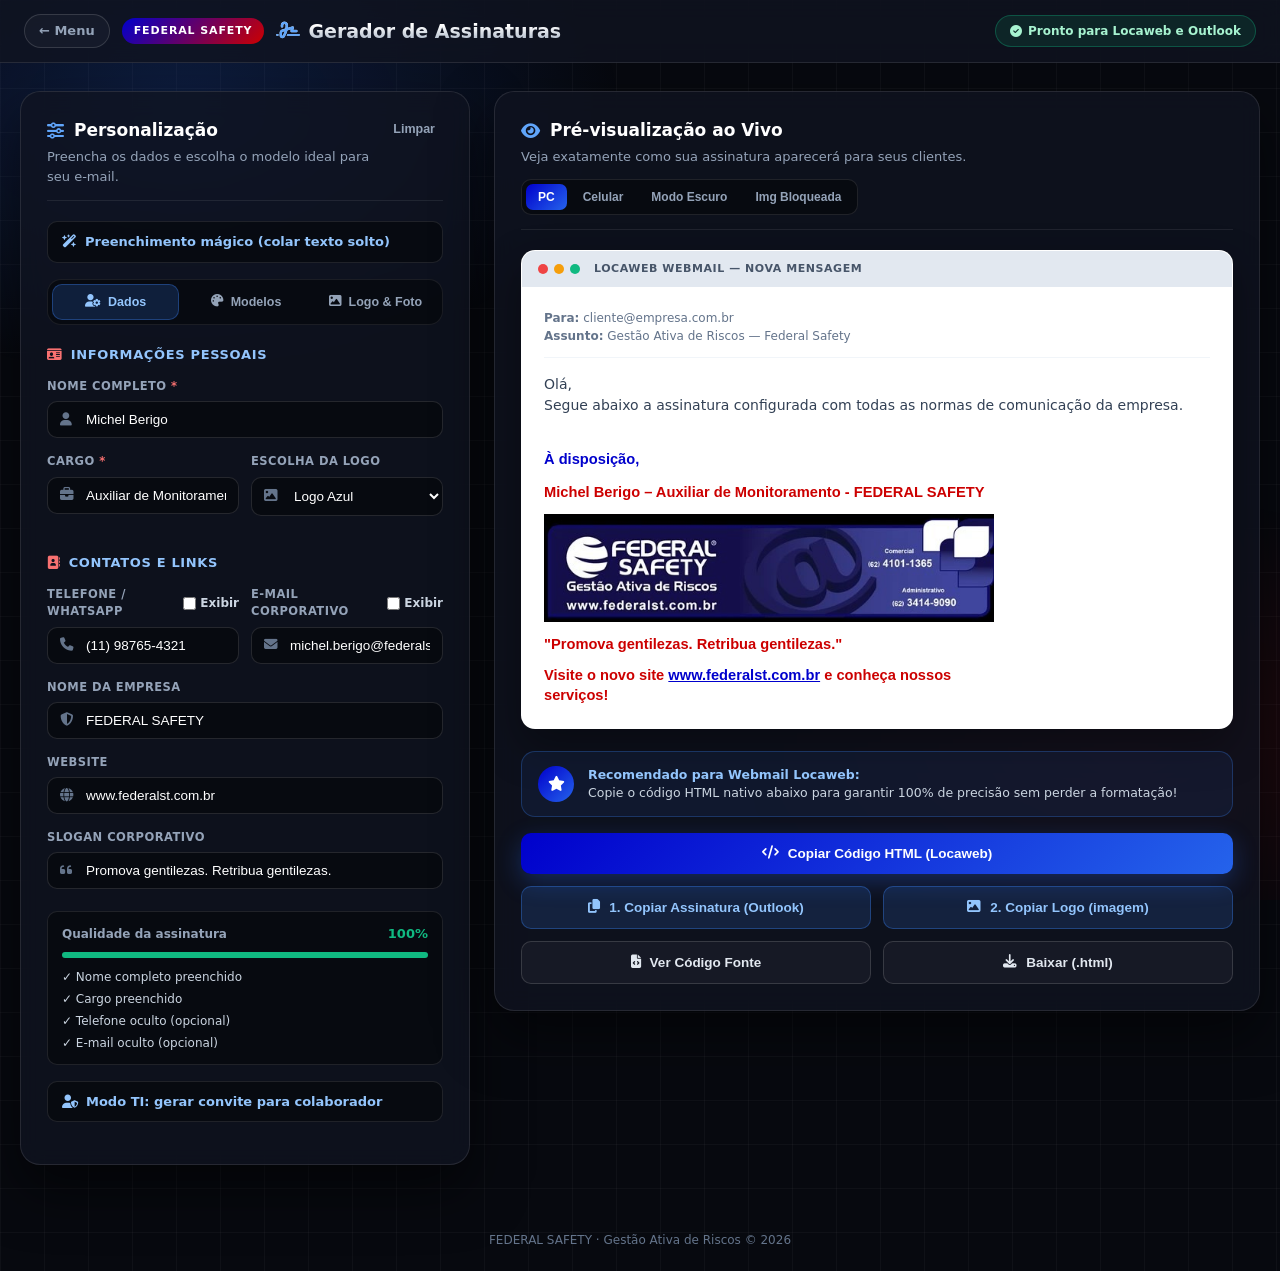
==== commit 69e3d445: "Unifica estetica Neon Glass e responsividade do menu na Federal e KLIOS" ====
--- a/federal/index.html
+++ b/federal/index.html
@@ -18,6 +18,8 @@
 </head>
 <body>
 
+  <div class="bg-ambient" aria-hidden="true"></div>
+
   <!-- Header / Navbar -->
   <header class="app-header">
     <div class="header-container">
--- a/federal/style.css
+++ b/federal/style.css
@@ -1,25 +1,21 @@
 /* ==========================================================================
-   DESIGN SYSTEM - GERADOR DE ASSINATURAS FEDERAL SAFETY
+   FEDERAL SAFETY — Neon Glass & Cyber Grid (unificado com o Menu)
    ========================================================================== */
 
 :root {
-  --navy-dark: #0f1026;
-  --navy-card: #181938;
-  --navy-light: #23254b;
-  --blue-primary: #0000cc;
-  --blue-hover: #0000a3;
+  --bg-deep: #07090f;
+  --glass-bg: rgba(16, 20, 32, 0.78);
+  --glass-border: rgba(255, 255, 255, 0.1);
+  --field-bg: rgba(7, 9, 15, 0.78);
+  --blue-primary: #2563eb;
+  --blue-deep: #0000cc;
   --red-accent: #cc0000;
-  --red-hover: #a30000;
-  --text-main: #1e293b;
-  --text-muted: #64748b;
-  --bg-app: #f1f5f9;
-  --card-bg: #ffffff;
-  --border-color: #e2e8f0;
-  --border-focus: #0000cc;
+  --text-main: #f8fafc;
+  --text-muted: #94a3b8;
   --ok-green: #10b981;
-  --shadow-sm: 0 4px 12px rgba(15, 16, 38, 0.05);
-  --shadow-lg: 0 20px 40px rgba(15, 16, 38, 0.12);
-  --radius-sm: 8px;
+  --warn-amber: #f59e0b;
+  --shadow-lg: 0 24px 55px rgba(0, 0, 0, 0.55);
+  --radius-sm: 10px;
   --radius-md: 14px;
   --radius-lg: 20px;
 }
@@ -30,30 +26,47 @@
   padding: 0;
 }
 
+html,
 body {
-  font-family: 'Inter', system-ui, -apple-system, sans-serif;
-  background-color: var(--bg-app);
+  overflow-x: hidden;
+  max-width: 100%;
+}
+
+body {
+  font-family: 'Segoe UI', system-ui, -apple-system, sans-serif;
+  background-color: var(--bg-deep);
+  background-image:
+    linear-gradient(rgba(255, 255, 255, 0.03) 1px, transparent 1px),
+    linear-gradient(90deg, rgba(255, 255, 255, 0.03) 1px, transparent 1px);
+  background-size: 44px 44px;
   color: var(--text-main);
   min-height: 100vh;
   display: flex;
   flex-direction: column;
   line-height: 1.5;
-  background: 
-    radial-gradient(1200px 600px at 10% -10%, #171842 0%, transparent 60%),
-    radial-gradient(1000px 500px at 100% 10%, #360a19 0%, transparent 55%),
-    var(--navy-dark);
+  position: relative;
+}
+
+.bg-ambient {
+  position: fixed;
+  inset: 0;
+  pointer-events: none;
+  z-index: 0;
+  background:
+    radial-gradient(680px 420px at 14% 12%, rgba(37, 99, 235, 0.22), transparent 65%),
+    radial-gradient(620px 380px at 88% 82%, rgba(204, 0, 0, 0.14), transparent 65%);
 }
 
 /* ==========================================================================
    HEADER
    ========================================================================== */
 .app-header {
-  background: rgba(15, 16, 38, 0.85);
-  backdrop-filter: blur(12px);
-  border-bottom: 1px solid rgba(255, 255, 255, 0.1);
-  padding: 16px 0;
   position: relative;
   z-index: 10;
+  background: var(--glass-bg);
+  backdrop-filter: blur(12px);
+  border-bottom: 1px solid var(--glass-border);
+  padding: 14px 0;
 }
 
 .header-container {
@@ -63,46 +76,69 @@
   display: flex;
   align-items: center;
   justify-content: space-between;
+  gap: 14px;
+  flex-wrap: wrap;
 }
 
 .brand {
   display: flex;
   align-items: center;
-  gap: 14px;
+  gap: 12px;
+  flex-wrap: wrap;
+}
+
+.back-link {
+  color: var(--text-muted);
+  text-decoration: none;
+  font-size: 13px;
+  font-weight: 600;
+  padding: 6px 14px;
+  border: 1px solid rgba(255, 255, 255, 0.14);
+  background: rgba(255, 255, 255, 0.03);
+  border-radius: 999px;
+  transition: all 0.2s ease;
+}
+
+.back-link:hover,
+.back-link:focus-visible {
+  color: #ffffff;
+  border-color: rgba(59, 130, 246, 0.6);
+  background: rgba(59, 130, 246, 0.12);
+  outline: none;
 }
 
 .brand-badge {
-  background: linear-gradient(135deg, var(--blue-primary), var(--red-accent));
-  color: #ffffff;
-  font-family: 'Outfit', sans-serif;
+  background: linear-gradient(135deg, var(--blue-deep), var(--red-accent));
+  color: #ffffff;
   font-size: 11px;
   font-weight: 800;
   padding: 5px 12px;
-  border-radius: 30px;
-  letter-spacing: 0.1em;
+  border-radius: 999px;
+  letter-spacing: 0.08em;
   text-transform: uppercase;
 }
 
 .brand-title {
-  color: #ffffff;
-  font-family: 'Outfit', sans-serif;
-  font-size: 20px;
+  font-size: 19px;
   font-weight: 700;
   display: flex;
   align-items: center;
   gap: 8px;
+  background: linear-gradient(180deg, #ffffff 30%, #94a3b8 100%);
+  -webkit-background-clip: text;
+  -webkit-text-fill-color: transparent;
 }
 
 .brand-title i {
-  color: #60a5fa;
+  -webkit-text-fill-color: #60a5fa;
 }
 
 .status-indicator {
   color: #a7f3d0;
-  background: rgba(16, 185, 129, 0.15);
-  border: 1px solid rgba(16, 185, 129, 0.3);
+  background: rgba(16, 185, 129, 0.12);
+  border: 1px solid rgba(16, 185, 129, 0.32);
   padding: 6px 14px;
-  border-radius: 20px;
+  border-radius: 999px;
   font-size: 12px;
   font-weight: 600;
   display: inline-flex;
@@ -114,8 +150,10 @@
    LAYOUT GRID
    ========================================================================== */
 .main-wrapper {
+  position: relative;
+  z-index: 1;
   flex: 1;
-  padding: 32px 20px 48px;
+  padding: 28px 20px 44px;
 }
 
 .container {
@@ -125,46 +163,48 @@
 
 .app-grid {
   display: grid;
-  grid-template-columns: 1fr;
-  gap: 28px;
+  grid-template-columns: minmax(0, 1fr);
+  gap: 24px;
 }
 
 @media (min-width: 1024px) {
   .app-grid {
-    grid-template-columns: 460px 1fr;
+    grid-template-columns: 450px minmax(0, 1fr);
     align-items: start;
   }
 }
 
 /* ==========================================================================
-   CARDS & PANELS
+   PAINÉIS GLASS
    ========================================================================== */
 .editor-panel,
 .preview-panel {
-  background: #ffffff;
+  background: var(--glass-bg);
+  backdrop-filter: blur(12px);
+  border: 1px solid var(--glass-border);
   border-radius: var(--radius-lg);
   box-shadow: var(--shadow-lg);
-  padding: 28px;
+  padding: 26px;
+  min-width: 0;
 }
 
 .panel-header {
-  margin-bottom: 24px;
-  padding-bottom: 16px;
-  border-bottom: 1px solid var(--border-color);
+  margin-bottom: 20px;
+  padding-bottom: 14px;
+  border-bottom: 1px solid rgba(255, 255, 255, 0.08);
 }
 
 .panel-header h2 {
-  font-family: 'Outfit', sans-serif;
-  font-size: 18px;
-  font-weight: 700;
-  color: var(--navy-dark);
+  font-size: 17px;
+  font-weight: 700;
+  color: #ffffff;
   display: flex;
   align-items: center;
   gap: 10px;
 }
 
 .panel-header h2 i {
-  color: var(--blue-primary);
+  color: #60a5fa;
 }
 
 .panel-header p {
@@ -178,42 +218,68 @@
   align-items: center;
   justify-content: space-between;
   flex-wrap: wrap;
-  gap: 16px;
+  gap: 12px;
+}
+
+.editor-panel .panel-header.flex-header {
+  flex-wrap: nowrap;
+  align-items: flex-start;
+}
+
+.btn-link {
+  background: transparent;
+  border: 0;
+  color: var(--text-muted);
+  font-size: 12.5px;
+  font-weight: 700;
+  cursor: pointer;
+  padding: 4px 8px;
+  border-radius: 6px;
+  transition: color 0.2s, background 0.2s;
+  flex-shrink: 0;
+}
+
+.btn-link:hover,
+.btn-link:focus-visible {
+  color: #60a5fa;
+  background: rgba(59, 130, 246, 0.12);
+  outline: none;
 }
 
 /* ==========================================================================
-   FORM TABS & INPUTS
+   ABAS & FORMULÁRIO
    ========================================================================== */
 .form-tabs {
   display: flex;
-  background: #f1f5f9;
+  background: var(--field-bg);
+  border: 1px solid rgba(255, 255, 255, 0.08);
   padding: 4px;
   border-radius: var(--radius-md);
-  margin-bottom: 24px;
+  margin-bottom: 20px;
   gap: 4px;
 }
 
 .tab-btn {
   flex: 1;
-  padding: 10px 14px;
+  padding: 10px 10px;
   border: none;
   background: transparent;
   color: var(--text-muted);
   font-weight: 600;
-  font-size: 13px;
+  font-size: 12.5px;
   border-radius: 10px;
   cursor: pointer;
   transition: all 0.2s ease;
   display: flex;
   align-items: center;
   justify-content: center;
-  gap: 8px;
+  gap: 7px;
 }
 
 .tab-btn.active {
-  background: #ffffff;
-  color: var(--blue-primary);
-  box-shadow: 0 2px 8px rgba(0,0,0,0.06);
+  background: rgba(59, 130, 246, 0.18);
+  color: #93c5fd;
+  border: 1px solid rgba(59, 130, 246, 0.35);
 }
 
 .tab-content {
@@ -222,7 +288,7 @@
 
 .tab-content.active {
   display: block;
-  animation: fadeIn 0.3s ease;
+  animation: fadeIn 0.25s ease;
 }
 
 @keyframes fadeIn {
@@ -231,13 +297,15 @@
 }
 
 .form-section {
-  margin-bottom: 24px;
+  margin-bottom: 22px;
 }
 
 .form-section h3 {
-  font-size: 14px;
-  font-weight: 700;
-  color: var(--navy-dark);
+  font-size: 13px;
+  font-weight: 700;
+  text-transform: uppercase;
+  letter-spacing: 0.05em;
+  color: #93c5fd;
   margin-bottom: 14px;
   display: flex;
   align-items: center;
@@ -245,31 +313,57 @@
 }
 
 .form-section h3 i {
-  color: var(--red-accent);
+  color: #f87171;
 }
 
 .input-group {
-  margin-bottom: 16px;
+  margin-bottom: 15px;
 }
 
 .input-row {
   display: grid;
   grid-template-columns: 1fr 1fr;
-  gap: 14px;
+  gap: 12px;
 }
 
 label {
   display: block;
-  font-size: 12px;
-  font-weight: 700;
-  color: #475569;
+  font-size: 11.5px;
+  font-weight: 700;
+  color: var(--text-muted);
   margin-bottom: 6px;
   text-transform: uppercase;
-  letter-spacing: 0.03em;
+  letter-spacing: 0.04em;
+}
+
+.label-with-toggle {
+  display: flex;
+  justify-content: space-between;
+  align-items: center;
+  gap: 8px;
+  margin-bottom: 6px;
+}
+
+.label-with-toggle > label {
+  margin-bottom: 0;
+}
+
+.toggle-label {
+  flex-shrink: 0;
+  font-weight: 600;
+  cursor: pointer;
+  display: inline-flex;
+  align-items: center;
+  gap: 4px;
+  font-size: 12px;
+  color: #cbd5e1;
+  text-transform: none;
+  letter-spacing: 0;
+  margin: 0;
 }
 
 .req {
-  color: var(--red-accent);
+  color: #f87171;
 }
 
 .input-with-icon {
@@ -278,11 +372,11 @@
 
 .input-with-icon i {
   position: absolute;
-  left: 14px;
+  left: 13px;
   top: 50%;
   transform: translateY(-50%);
-  color: #94a3b8;
-  font-size: 14px;
+  color: #64748b;
+  font-size: 13.5px;
   pointer-events: none;
 }
 
@@ -291,25 +385,41 @@
 input[type="tel"],
 select {
   width: 100%;
-  padding: 11px 14px 11px 40px;
-  border: 1.5px solid var(--border-color);
+  padding: 10px 12px 10px 38px;
+  border: 1px solid rgba(255, 255, 255, 0.12);
   border-radius: var(--radius-sm);
-  font-size: 14px;
-  color: var(--text-main);
-  background: #f8fafc;
+  font-size: 13.5px;
+  color: #ffffff;
+  background: var(--field-bg);
   transition: all 0.2s ease;
+}
+
+select option {
+  background: #101420;
+  color: #ffffff;
 }
 
 input:focus,
 select:focus {
   outline: none;
-  border-color: var(--blue-primary);
-  background: #ffffff;
-  box-shadow: 0 0 0 4px rgba(0, 0, 204, 0.1);
+  border-color: rgba(59, 130, 246, 0.7);
+  background: rgba(11, 14, 22, 0.95);
+  box-shadow: 0 0 0 3px rgba(59, 130, 246, 0.16);
+}
+
+input:disabled,
+select:disabled {
+  opacity: 0.6;
+  cursor: not-allowed;
+}
+
+input.input-invalid {
+  border-color: #ef4444;
+  background: rgba(239, 68, 68, 0.08);
 }
 
 /* ==========================================================================
-   TEMPLATES & COLOR PRESETS
+   MODELOS, CORES & UPLOAD
    ========================================================================== */
 .templates-grid {
   display: grid;
@@ -318,13 +428,13 @@
 }
 
 .template-card {
-  border: 2px solid var(--border-color);
+  border: 1.5px solid rgba(255, 255, 255, 0.1);
   border-radius: var(--radius-md);
   padding: 14px;
   cursor: pointer;
   transition: all 0.2s ease;
   position: relative;
-  background: #f8fafc;
+  background: rgba(255, 255, 255, 0.03);
 }
 
 .template-card input[type="radio"] {
@@ -334,24 +444,24 @@
 
 .template-card.active,
 .template-card:hover {
-  border-color: var(--blue-primary);
-  background: #ffffff;
-  box-shadow: 0 4px 14px rgba(0, 0, 204, 0.08);
+  border-color: rgba(59, 130, 246, 0.65);
+  background: rgba(59, 130, 246, 0.1);
+  box-shadow: 0 8px 20px rgba(37, 99, 235, 0.15);
 }
 
 .tpl-title {
   display: block;
   font-weight: 700;
   font-size: 13px;
-  color: var(--navy-dark);
+  color: #ffffff;
   margin-bottom: 4px;
 }
 
 .tpl-desc {
   display: block;
-  font-size: 11px;
-  color: var(--text-muted);
-  line-height: 1.3;
+  font-size: 11.5px;
+  color: var(--text-muted);
+  line-height: 1.35;
 }
 
 .color-presets {
@@ -362,9 +472,10 @@
 
 .color-btn {
   padding: 8px 14px;
-  border: 1.5px solid var(--border-color);
-  border-radius: 30px;
-  background: #ffffff;
+  border: 1px solid rgba(255, 255, 255, 0.14);
+  border-radius: 999px;
+  background: rgba(255, 255, 255, 0.04);
+  color: #cbd5e1;
   font-size: 12px;
   font-weight: 600;
   cursor: pointer;
@@ -382,38 +493,37 @@
 }
 
 .color-btn.active {
-  border-color: var(--blue-primary);
-  background: rgba(0, 0, 204, 0.05);
-  color: var(--blue-primary);
-}
-
-/* UPLOAD BOX */
+  border-color: rgba(59, 130, 246, 0.7);
+  background: rgba(59, 130, 246, 0.16);
+  color: #ffffff;
+}
+
 .section-help {
   font-size: 12.5px;
   color: var(--text-muted);
-  margin-bottom: 16px;
-  line-height: 1.4;
+  margin-bottom: 14px;
+  line-height: 1.45;
 }
 
 .upload-box {
-  border: 2px dashed #cbd5e1;
+  border: 2px dashed rgba(255, 255, 255, 0.18);
   border-radius: var(--radius-md);
-  padding: 28px 16px;
+  padding: 26px 16px;
   text-align: center;
-  background: #f8fafc;
+  background: rgba(255, 255, 255, 0.02);
   cursor: pointer;
   transition: all 0.2s;
   position: relative;
 }
 
 .upload-box:hover {
-  border-color: var(--blue-primary);
-  background: rgba(0, 0, 204, 0.02);
+  border-color: rgba(59, 130, 246, 0.6);
+  background: rgba(59, 130, 246, 0.06);
 }
 
 .upload-box i {
   font-size: 28px;
-  color: var(--blue-primary);
+  color: #60a5fa;
   margin-bottom: 8px;
   display: block;
 }
@@ -422,7 +532,7 @@
   display: block;
   font-size: 13px;
   font-weight: 700;
-  color: var(--navy-dark);
+  color: #ffffff;
 }
 
 .upload-sub {
@@ -434,7 +544,9 @@
 
 .upload-box input[type="file"] {
   position: absolute;
-  top: 0; left: 0; width: 100%; height: 100%;
+  inset: 0;
+  width: 100%;
+  height: 100%;
   opacity: 0;
   cursor: pointer;
 }
@@ -444,42 +556,43 @@
 }
 
 /* ==========================================================================
-   PREVIEW AREA & MOCKUP
+   PRÉ-VISUALIZAÇÃO & SIMULADOR MULTI-TELA
    ========================================================================== */
-.client-tabs {
-  display: flex;
-  gap: 6px;
-}
-
-.client-btn {
+.sim-tabs {
+  display: flex;
+  gap: 4px;
+  background: var(--field-bg);
+  border: 1px solid rgba(255, 255, 255, 0.1);
+  padding: 4px;
+  border-radius: 10px;
+  flex-wrap: wrap;
+}
+
+.sim-tab {
+  border: 0;
+  background: transparent;
+  color: var(--text-muted);
+  font-size: 12px;
+  font-weight: 700;
   padding: 6px 12px;
-  border: 1px solid var(--border-color);
-  background: #f8fafc;
-  border-radius: 20px;
-  font-size: 12px;
-  font-weight: 600;
-  color: var(--text-muted);
+  border-radius: 7px;
   cursor: pointer;
-  transition: all 0.2s;
-  display: flex;
-  align-items: center;
-  gap: 6px;
-}
-
-.client-btn.active {
-  background: var(--navy-dark);
-  color: #ffffff;
-  border-color: var(--navy-dark);
+  transition: all 0.2s ease;
+}
+
+.sim-tab.active {
+  background: linear-gradient(135deg, var(--blue-deep), var(--blue-primary));
+  color: #ffffff;
 }
 
 .mockup-card {
-  border: 1px solid var(--border-color);
+  border: 1px solid rgba(255, 255, 255, 0.14);
   border-radius: var(--radius-md);
   overflow: hidden;
-  box-shadow: 0 10px 25px rgba(0,0,0,0.05);
+  box-shadow: 0 18px 40px rgba(0, 0, 0, 0.35);
   background: #ffffff;
-  transition: background 0.3s ease;
-  margin-bottom: 24px;
+  transition: max-width 0.25s ease, background 0.25s ease;
+  margin: 0 auto 22px;
 }
 
 .mockup-header {
@@ -499,7 +612,6 @@
   width: 10px;
   height: 10px;
   border-radius: 50%;
-  background: #94a3b8;
 }
 
 .window-dots span:nth-child(1) { background: #ef4444; }
@@ -515,12 +627,12 @@
 }
 
 .mockup-body {
-  padding: 24px;
+  padding: 22px;
 }
 
 .email-meta {
   font-size: 12px;
-  color: var(--text-muted);
+  color: #64748b;
   border-bottom: 1px solid #f1f5f9;
   padding-bottom: 12px;
   margin-bottom: 16px;
@@ -532,642 +644,28 @@
 }
 
 .signature-render-area {
-  padding: 16px 0 0 0;
+  padding: 12px 0 0 0;
   font-family: Verdana, Geneva, sans-serif;
   font-size: 11pt;
   font-weight: bold;
+  overflow-x: auto;
   user-select: text;
   -webkit-user-select: text;
 }
 
-/* Dark Mode Preview Class */
-.mockup-card.dark-theme {
-  background: #1e1e2e;
-  border-color: #313244;
-}
-
-.mockup-card.dark-theme .mockup-header {
-  background: #181825;
-}
-
-.mockup-card.dark-theme .mockup-title {
-  color: #a6adc8;
-}
-
-.mockup-card.dark-theme .email-meta {
-  border-bottom-color: #313244;
-  color: #a6adc8;
-}
-
-.mockup-card.dark-theme .email-content {
-  color: #cdd6f4;
-}
-
-/* ==========================================================================
-   LOCAWEB BANNER & ACTION BUTTONS
-   ========================================================================== */
-.locaweb-highlight-banner {
-  background: linear-gradient(135deg, rgba(0,0,204,0.06), rgba(204,0,0,0.06));
-  border: 1.5px solid rgba(0,0,204,0.2);
-  border-radius: var(--radius-md);
-  padding: 14px 16px;
-  display: flex;
-  align-items: center;
-  gap: 14px;
-  margin-bottom: 18px;
-}
-
-.banner-icon {
-  width: 36px;
-  height: 36px;
-  background: var(--blue-primary);
-  color: #ffffff;
-  border-radius: 50%;
-  display: flex;
-  align-items: center;
-  justify-content: center;
-  font-size: 16px;
-  flex-shrink: 0;
-}
-
-.banner-text {
-  font-size: 12.5px;
-  color: var(--navy-dark);
-  line-height: 1.4;
-}
-
-.banner-text strong {
-  display: block;
-  font-weight: 700;
-  color: var(--blue-primary);
-}
-
-.action-buttons-grid {
-  display: grid;
-  grid-template-columns: 1fr 1fr;
-  gap: 12px;
-}
-
-@media (max-width: 640px) {
-  .action-buttons-grid {
-    grid-template-columns: 1fr;
-  }
-}
-
-.btn-action {
-  padding: 13px 18px;
-  border: none;
-  border-radius: var(--radius-sm);
-  font-size: 13.5px;
-  font-weight: 700;
-  cursor: pointer;
-  display: inline-flex;
-  align-items: center;
-  justify-content: center;
-  gap: 10px;
-  transition: all 0.2s ease;
-}
-
-.btn-locaweb {
-  background: linear-gradient(135deg, var(--blue-primary), #000099);
-  color: #ffffff;
-  box-shadow: 0 6px 18px rgba(0,0,204,0.25);
-  grid-column: span 2;
-}
-
-@media (max-width: 640px) {
-  .btn-locaweb {
-    grid-column: span 1;
-  }
-}
-
-.btn-locaweb:hover {
-  transform: translateY(-2px);
-  box-shadow: 0 10px 24px rgba(0,0,204,0.35);
-}
-
-.btn-primary {
-  background: var(--navy-dark);
-  color: #ffffff;
-}
-
-.btn-primary:hover {
-  background: var(--navy-light);
-  transform: translateY(-2px);
-}
-
-.btn-outline {
-  background: #ffffff;
-  color: #334155;
-  border: 1.5px solid var(--border-color);
-}
-
-.btn-outline:hover {
-  background: #f8fafc;
-  border-color: #cbd5e1;
-}
-
-.btn-secondary {
-  padding: 8px 14px;
-  background: #f1f5f9;
-  color: #475569;
-  border: 1px solid var(--border-color);
-  border-radius: 6px;
-  font-size: 12px;
-  font-weight: 600;
-  cursor: pointer;
-}
-
-/* TOAST MESSAGE */
-.toast-message {
-  margin-top: 14px;
-  padding: 10px 14px;
-  border-radius: 8px;
-  font-size: 13px;
-  font-weight: 700;
-  text-align: center;
-  display: none;
-}
-
-.toast-message.show {
-  display: block;
-  animation: fadeIn 0.3s ease;
-}
-
-.toast-success {
-  background: #ecfdf5;
-  color: #047857;
-  border: 1px solid #a7f3d0;
-}
-
-.toast-info {
-  background: #eff6ff;
-  color: #1d4ed8;
-  border: 1px solid #bfdbfe;
-}
-
-/* ==========================================================================
-   MODAL WINDOWS
-   ========================================================================== */
-.modal-overlay {
-  position: fixed;
-  top: 0; left: 0; width: 100%; height: 100%;
-  background: rgba(15, 16, 38, 0.75);
-  backdrop-filter: blur(4px);
-  display: flex;
-  align-items: center;
-  justify-content: center;
-  padding: 20px;
-  z-index: 1000;
-  opacity: 0;
-  pointer-events: none;
-  transition: opacity 0.25s ease;
-}
-
-.modal-overlay.active {
-  opacity: 1;
-  pointer-events: auto;
-}
-
-.modal-content {
-  background: #ffffff;
-  border-radius: var(--radius-lg);
-  width: 100%;
-  max-width: 600px;
-  box-shadow: 0 25px 50px rgba(0,0,0,0.25);
-  overflow: hidden;
-  transform: scale(0.95);
-  transition: transform 0.25s ease;
-}
-
-.modal-overlay.active .modal-content {
-  transform: scale(1);
-}
-
-.modal-header {
-  padding: 18px 24px;
-  background: var(--navy-dark);
-  color: #ffffff;
-  display: flex;
-  align-items: center;
-  justify-content: space-between;
-}
-
-.modal-header h3 {
-  font-family: 'Outfit', sans-serif;
-  font-size: 16px;
-  font-weight: 700;
-  display: flex;
-  align-items: center;
-  gap: 10px;
-}
-
-.modal-close {
-  background: transparent;
-  border: none;
-  color: #ffffff;
-  font-size: 24px;
-  cursor: pointer;
-  opacity: 0.7;
-}
-
-.modal-close:hover { opacity: 1; }
-
-.modal-body {
-  padding: 24px;
-}
-
-.modal-desc {
-  font-size: 13px;
-  color: var(--text-muted);
-  margin-bottom: 14px;
-}
-
-#codeTextarea {
-  width: 100%;
-  height: 220px;
-  padding: 12px;
-  font-family: 'Courier New', Courier, monospace;
-  font-size: 12px;
-  color: #0f172a;
-  background: #f8fafc;
-  border: 1px solid var(--border-color);
-  border-radius: var(--radius-sm);
-  resize: none;
-}
-
-.modal-footer {
-  padding: 16px 24px;
-  background: #f8fafc;
-  border-top: 1px solid var(--border-color);
-  display: flex;
-  justify-content: flex-end;
-}
-
-/* STEP GUIDE TUTORIAL */
-.step-guide {
-  display: flex;
-  flex-direction: column;
-  gap: 16px;
-}
-
-.step-item {
-  display: flex;
-  gap: 14px;
-  align-items: flex-start;
-}
-
-.step-num {
-  width: 32px;
-  height: 32px;
-  background: var(--blue-primary);
-  color: #ffffff;
-  border-radius: 50%;
-  font-weight: 800;
-  font-size: 14px;
-  display: flex;
-  align-items: center;
-  justify-content: center;
-  flex-shrink: 0;
-}
-
-.step-info strong {
-  display: block;
-  font-size: 14px;
-  color: var(--navy-dark);
-}
-
-.step-info p {
-  font-size: 12.5px;
-  color: var(--text-muted);
-  margin-top: 2px;
-}
-
-.step-info code {
-  background: #e2e8f0;
-  padding: 2px 6px;
-  border-radius: 4px;
-  font-size: 12px;
-  color: var(--blue-primary);
-}
-
-/* ==========================================================================
-   FOOTER
-   ========================================================================== */
-.app-footer {
-  color: #94a3b8;
-  font-size: 12px;
-  text-align: center;
-  padding: 24px;
-}
-
-/* ==========================================================================
-   CORREÇÕES DA REVISÃO
-   ========================================================================== */
-
-/* Rótulo do campo + checkbox "Exibir" lado a lado (sem <label> aninhado) */
-.label-with-toggle {
-  display: flex;
-  justify-content: space-between;
-  align-items: center;
-  gap: 8px;
-  margin-bottom: 6px;
-}
-
-.label-with-toggle > label {
-  margin-bottom: 0;
-}
-
-.toggle-label {
-  flex-shrink: 0;
-  font-weight: normal;
-  cursor: pointer;
-  display: inline-flex;
-  align-items: center;
-  gap: 4px;
-  font-size: 0.85em;
-  text-transform: none;
-  letter-spacing: 0;
-}
-
-/* E-mail inválido */
-input.input-invalid {
-  border-color: var(--red-accent);
-  background: #fff5f5;
-}
-
-/* Selos de destino (não clicáveis) */
-span.client-btn {
-  cursor: default;
-}
-
-/* Foco visível para navegação por teclado */
-.tab-btn:focus-visible,
-.btn-action:focus-visible,
-.color-btn:focus-visible,
-.btn-secondary:focus-visible,
-.modal-close:focus-visible {
-  outline: 3px solid rgba(0, 0, 204, 0.4);
-  outline-offset: 2px;
-}
-
-/* ==========================================================================
-   MELHORIAS FEDERAL (Menu, Preenchimento Mágico, Score, Simulador, Modo TI)
-   ========================================================================== */
-
-.editor-panel .panel-header.flex-header {
-  flex-wrap: nowrap;
-  align-items: flex-start;
-  gap: 12px;
-}
-
-.back-link {
-  color: #cbd5e1;
-  text-decoration: none;
-  font-size: 13px;
-  font-weight: 600;
-  padding: 6px 12px;
-  border: 1px solid rgba(255, 255, 255, 0.22);
-  border-radius: 20px;
-  transition: all 0.2s ease;
-}
-
-.back-link:hover,
-.back-link:focus-visible {
-  color: #ffffff;
-  border-color: #ffffff;
-  background: rgba(255, 255, 255, 0.08);
-  outline: none;
-}
-
-.btn-link {
-  background: transparent;
-  border: 0;
-  color: var(--text-muted);
-  font-size: 12.5px;
-  font-weight: 700;
-  cursor: pointer;
-  padding: 4px 8px;
-  border-radius: 6px;
-}
-
-.btn-link:hover {
-  color: var(--blue-primary);
-  background: #f1f5f9;
-}
-
-.locked-banner {
-  display: flex;
-  align-items: center;
-  justify-content: space-between;
-  gap: 12px;
-  padding: 10px 14px;
-  margin-bottom: 16px;
-  border-radius: var(--radius-sm);
-  background: #eff6ff;
-  border: 1px solid #bfdbfe;
-  font-size: 12.5px;
-}
-
-.locked-banner[hidden] {
-  display: none;
-}
-
-.locked-banner strong {
-  display: block;
-  color: var(--blue-primary);
-}
-
-.locked-banner span {
-  color: var(--text-muted);
-}
-
-input:disabled,
-select:disabled {
-  opacity: 0.65;
-  cursor: not-allowed;
-}
-
-.tool-box {
-  background: #f8fafc;
-  border: 1px solid var(--border-color);
-  border-radius: var(--radius-sm);
-  padding: 10px 14px;
-  margin-bottom: 16px;
-}
-
-.tool-box[hidden] {
-  display: none;
-}
-
-.tool-box summary {
-  cursor: pointer;
-  font-size: 13px;
-  font-weight: 700;
-  color: var(--blue-primary);
-  display: flex;
-  align-items: center;
-  gap: 8px;
-  user-select: none;
-}
-
-.tool-body {
-  margin-top: 10px;
-  display: flex;
-  flex-direction: column;
-  gap: 10px;
-}
-
-.tool-box textarea {
-  width: 100%;
-  min-height: 68px;
-  padding: 10px 12px;
-  border: 1.5px solid var(--border-color);
-  border-radius: var(--radius-sm);
-  font-family: inherit;
-  font-size: 13px;
-  color: var(--text-main);
-  background: #ffffff;
-  resize: vertical;
-}
-
-.tool-box textarea:focus {
-  outline: none;
-  border-color: var(--blue-primary);
-}
-
-.btn-sm {
-  padding: 8px 14px;
-  font-size: 12.5px;
-}
-
-.check-inline {
-  display: inline-flex;
-  align-items: center;
-  gap: 8px;
-  font-size: 12.5px;
-  font-weight: 600;
-  color: var(--text-main);
-  text-transform: none;
-  letter-spacing: 0;
-  margin: 0;
-  cursor: pointer;
-}
-
-.ti-actions {
-  display: flex;
-  gap: 8px;
-  flex-wrap: wrap;
-}
-
-/* Score */
-.score-card {
-  margin-top: 18px;
-  margin-bottom: 16px;
-  padding: 12px 14px;
-  border-radius: var(--radius-sm);
-  background: #f8fafc;
-  border: 1px solid var(--border-color);
-}
-
-.score-head {
-  display: flex;
-  justify-content: space-between;
-  align-items: center;
-  font-size: 12px;
-  font-weight: 700;
-  color: var(--text-muted);
-  margin-bottom: 8px;
-}
-
-.score-head strong {
-  color: var(--ok-green);
-  font-size: 13px;
-}
-
-.score-head strong.warn {
-  color: #d97706;
-}
-
-.score-bar {
-  height: 6px;
-  border-radius: 999px;
-  background: #e2e8f0;
-  overflow: hidden;
-  margin-bottom: 10px;
-}
-
-.score-bar span {
-  display: block;
-  height: 100%;
-  background: var(--ok-green);
-  transition: width 0.25s ease, background-color 0.25s ease;
-}
-
-.score-bar span.warn {
-  background: #f59e0b;
-}
-
-.score-list {
-  list-style: none;
-  display: grid;
-  gap: 4px;
-  font-size: 12px;
-}
-
-.score-list li.ok {
-  color: #334155;
-}
-
-.score-list li.warn {
-  color: #b45309;
-}
-
-/* Simulador Multi-Tela */
-.sim-tabs {
-  display: flex;
-  gap: 4px;
-  background: #f1f5f9;
-  padding: 4px;
-  border-radius: 10px;
-  flex-wrap: wrap;
-}
-
-.sim-tab {
-  border: 0;
-  background: transparent;
-  color: var(--text-muted);
-  font-size: 12px;
-  font-weight: 700;
-  padding: 6px 12px;
-  border-radius: 8px;
-  cursor: pointer;
-  transition: all 0.2s ease;
-}
-
-.sim-tab.active {
-  background: var(--navy-dark);
-  color: #ffffff;
-}
-
-.mockup-card {
-  margin-left: auto;
-  margin-right: auto;
-  transition: max-width 0.25s ease, background 0.25s ease;
+.signature-render-area img {
+  max-width: 100%;
+  height: auto;
 }
 
 .mockup-card[data-mode="mobile"] {
   max-width: 360px;
-  border: 3px solid #cbd5e1;
+  border: 3px solid #334155;
   border-radius: 18px;
 }
 
 .mockup-card[data-mode="mobile"] .mockup-body {
   padding: 16px;
-}
-
-.mockup-card[data-mode="mobile"] .signature-render-area {
-  overflow-x: auto;
 }
 
 .mockup-card[data-mode="dark"] {
@@ -1187,11 +685,6 @@
 
 .mockup-card[data-mode="dark"] .email-content {
   color: #e4e4e7;
-}
-
-.signature-render-area img {
-  max-width: 100%;
-  height: auto;
 }
 
 .fed-blocked-box {
@@ -1212,3 +705,505 @@
   font-weight: 600;
   gap: 4px;
 }
+
+/* ==========================================================================
+   BANNER & BOTÕES DE AÇÃO
+   ========================================================================== */
+.locaweb-highlight-banner {
+  background: rgba(59, 130, 246, 0.08);
+  border: 1px solid rgba(59, 130, 246, 0.28);
+  border-radius: var(--radius-md);
+  padding: 14px 16px;
+  display: flex;
+  align-items: center;
+  gap: 14px;
+  margin-bottom: 16px;
+}
+
+.banner-icon {
+  width: 36px;
+  height: 36px;
+  background: linear-gradient(135deg, var(--blue-deep), var(--blue-primary));
+  color: #ffffff;
+  border-radius: 50%;
+  display: flex;
+  align-items: center;
+  justify-content: center;
+  font-size: 15px;
+  flex-shrink: 0;
+}
+
+.banner-text {
+  font-size: 12.5px;
+  color: #cbd5e1;
+  line-height: 1.4;
+}
+
+.banner-text strong {
+  display: block;
+  font-weight: 700;
+  color: #93c5fd;
+}
+
+.action-buttons-grid {
+  display: grid;
+  grid-template-columns: 1fr 1fr;
+  gap: 12px;
+}
+
+.btn-action {
+  padding: 13px 16px;
+  border: none;
+  border-radius: var(--radius-sm);
+  font-size: 13.5px;
+  font-weight: 700;
+  cursor: pointer;
+  display: inline-flex;
+  align-items: center;
+  justify-content: center;
+  gap: 9px;
+  transition: all 0.2s ease;
+}
+
+.btn-locaweb {
+  background: linear-gradient(135deg, var(--blue-deep), var(--blue-primary));
+  color: #ffffff;
+  box-shadow: 0 8px 24px rgba(37, 99, 235, 0.32);
+  grid-column: span 2;
+}
+
+.btn-locaweb:hover {
+  transform: translateY(-2px);
+  box-shadow: 0 12px 28px rgba(37, 99, 235, 0.45);
+}
+
+.btn-primary {
+  background: rgba(59, 130, 246, 0.16);
+  color: #93c5fd;
+  border: 1px solid rgba(59, 130, 246, 0.35);
+}
+
+.btn-primary:hover {
+  background: rgba(59, 130, 246, 0.26);
+  color: #ffffff;
+  transform: translateY(-1px);
+}
+
+.btn-outline {
+  background: rgba(255, 255, 255, 0.04);
+  color: #e2e8f0;
+  border: 1px solid rgba(255, 255, 255, 0.14);
+}
+
+.btn-outline:hover {
+  background: rgba(255, 255, 255, 0.09);
+  border-color: rgba(255, 255, 255, 0.26);
+}
+
+.btn-secondary {
+  padding: 8px 14px;
+  background: rgba(255, 255, 255, 0.06);
+  color: #e2e8f0;
+  border: 1px solid rgba(255, 255, 255, 0.14);
+  border-radius: 8px;
+  font-size: 12px;
+  font-weight: 600;
+  cursor: pointer;
+}
+
+.btn-sm {
+  padding: 9px 14px;
+  font-size: 12.5px;
+}
+
+/* ==========================================================================
+   CAIXAS EXTRAS (Travado, Mágico, Score, Modo TI)
+   ========================================================================== */
+.locked-banner {
+  display: flex;
+  align-items: center;
+  justify-content: space-between;
+  gap: 12px;
+  padding: 10px 14px;
+  margin-bottom: 16px;
+  border-radius: var(--radius-sm);
+  background: rgba(59, 130, 246, 0.12);
+  border: 1px solid rgba(59, 130, 246, 0.35);
+  font-size: 12.5px;
+}
+
+.locked-banner[hidden] {
+  display: none;
+}
+
+.locked-banner strong {
+  display: block;
+  color: #93c5fd;
+}
+
+.locked-banner span {
+  color: var(--text-muted);
+}
+
+.tool-box {
+  background: var(--field-bg);
+  border: 1px solid rgba(255, 255, 255, 0.1);
+  border-radius: var(--radius-sm);
+  padding: 10px 14px;
+  margin-bottom: 16px;
+}
+
+.tool-box[hidden] {
+  display: none;
+}
+
+.tool-box summary {
+  cursor: pointer;
+  font-size: 13px;
+  font-weight: 700;
+  color: #93c5fd;
+  display: flex;
+  align-items: center;
+  gap: 8px;
+  user-select: none;
+}
+
+.tool-body {
+  margin-top: 10px;
+  display: flex;
+  flex-direction: column;
+  gap: 10px;
+}
+
+.tool-box textarea {
+  width: 100%;
+  min-height: 68px;
+  padding: 10px 12px;
+  border: 1px solid rgba(255, 255, 255, 0.12);
+  border-radius: var(--radius-sm);
+  font-family: inherit;
+  font-size: 13px;
+  color: #ffffff;
+  background: rgba(16, 20, 32, 0.9);
+  resize: vertical;
+}
+
+.tool-box textarea:focus {
+  outline: none;
+  border-color: rgba(59, 130, 246, 0.7);
+}
+
+.check-inline {
+  display: inline-flex;
+  align-items: center;
+  gap: 8px;
+  font-size: 12.5px;
+  font-weight: 600;
+  color: #e2e8f0;
+  text-transform: none;
+  letter-spacing: 0;
+  margin: 0;
+  cursor: pointer;
+}
+
+.ti-actions {
+  display: flex;
+  gap: 8px;
+  flex-wrap: wrap;
+}
+
+.score-card {
+  margin: 18px 0 16px;
+  padding: 12px 14px;
+  border-radius: var(--radius-sm);
+  background: var(--field-bg);
+  border: 1px solid rgba(255, 255, 255, 0.1);
+}
+
+.score-head {
+  display: flex;
+  justify-content: space-between;
+  align-items: center;
+  font-size: 12px;
+  font-weight: 700;
+  color: var(--text-muted);
+  margin-bottom: 8px;
+}
+
+.score-head strong {
+  color: var(--ok-green);
+  font-size: 13px;
+}
+
+.score-head strong.warn {
+  color: var(--warn-amber);
+}
+
+.score-bar {
+  height: 6px;
+  border-radius: 999px;
+  background: rgba(255, 255, 255, 0.08);
+  overflow: hidden;
+  margin-bottom: 10px;
+}
+
+.score-bar span {
+  display: block;
+  height: 100%;
+  background: var(--ok-green);
+  transition: width 0.25s ease, background-color 0.25s ease;
+}
+
+.score-bar span.warn {
+  background: var(--warn-amber);
+}
+
+.score-list {
+  list-style: none;
+  display: grid;
+  gap: 4px;
+  font-size: 12px;
+}
+
+.score-list li.ok {
+  color: #cbd5e1;
+}
+
+.score-list li.warn {
+  color: #fbbf24;
+}
+
+/* ==========================================================================
+   TOAST & MODAIS
+   ========================================================================== */
+.toast-message {
+  margin-top: 14px;
+  padding: 10px 14px;
+  border-radius: 8px;
+  font-size: 13px;
+  font-weight: 700;
+  text-align: center;
+  display: none;
+}
+
+.toast-message.show {
+  display: block;
+  animation: fadeIn 0.25s ease;
+}
+
+.toast-success {
+  background: rgba(16, 185, 129, 0.14);
+  color: #6ee7b7;
+  border: 1px solid rgba(16, 185, 129, 0.35);
+}
+
+.toast-info {
+  background: rgba(59, 130, 246, 0.14);
+  color: #93c5fd;
+  border: 1px solid rgba(59, 130, 246, 0.35);
+}
+
+.modal-overlay {
+  position: fixed;
+  inset: 0;
+  background: rgba(7, 9, 15, 0.78);
+  backdrop-filter: blur(6px);
+  display: flex;
+  align-items: center;
+  justify-content: center;
+  padding: 20px;
+  z-index: 1000;
+  opacity: 0;
+  pointer-events: none;
+  transition: opacity 0.25s ease;
+}
+
+.modal-overlay.active {
+  opacity: 1;
+  pointer-events: auto;
+}
+
+.modal-content {
+  background: #101420;
+  border: 1px solid rgba(255, 255, 255, 0.14);
+  color: var(--text-main);
+  border-radius: var(--radius-lg);
+  width: 100%;
+  max-width: 600px;
+  box-shadow: 0 25px 60px rgba(0, 0, 0, 0.6);
+  overflow: hidden;
+  transform: scale(0.95);
+  transition: transform 0.25s ease;
+}
+
+.modal-overlay.active .modal-content {
+  transform: scale(1);
+}
+
+.modal-header {
+  padding: 18px 24px;
+  background: rgba(255, 255, 255, 0.03);
+  border-bottom: 1px solid rgba(255, 255, 255, 0.08);
+  display: flex;
+  align-items: center;
+  justify-content: space-between;
+}
+
+.modal-header h3 {
+  font-size: 16px;
+  font-weight: 700;
+  display: flex;
+  align-items: center;
+  gap: 10px;
+}
+
+.modal-close {
+  background: transparent;
+  border: none;
+  color: var(--text-muted);
+  font-size: 24px;
+  cursor: pointer;
+}
+
+.modal-close:hover {
+  color: #ffffff;
+}
+
+.modal-body {
+  padding: 22px 24px;
+}
+
+.modal-desc {
+  font-size: 13px;
+  color: var(--text-muted);
+  margin-bottom: 14px;
+}
+
+#codeTextarea {
+  width: 100%;
+  height: 220px;
+  padding: 12px;
+  font-family: 'Courier New', Courier, monospace;
+  font-size: 12px;
+  color: #e2e8f0;
+  background: var(--field-bg);
+  border: 1px solid rgba(255, 255, 255, 0.12);
+  border-radius: var(--radius-sm);
+  resize: none;
+}
+
+.modal-footer {
+  padding: 16px 24px;
+  background: rgba(255, 255, 255, 0.02);
+  border-top: 1px solid rgba(255, 255, 255, 0.08);
+  display: flex;
+  justify-content: flex-end;
+}
+
+.step-guide {
+  display: flex;
+  flex-direction: column;
+  gap: 16px;
+}
+
+.step-item {
+  display: flex;
+  gap: 14px;
+  align-items: flex-start;
+}
+
+.step-num {
+  width: 30px;
+  height: 30px;
+  background: linear-gradient(135deg, var(--blue-deep), var(--blue-primary));
+  color: #ffffff;
+  border-radius: 50%;
+  font-weight: 800;
+  font-size: 13px;
+  display: flex;
+  align-items: center;
+  justify-content: center;
+  flex-shrink: 0;
+}
+
+.step-info strong {
+  display: block;
+  font-size: 14px;
+  color: #ffffff;
+}
+
+.step-info p {
+  font-size: 12.5px;
+  color: var(--text-muted);
+  margin-top: 2px;
+}
+
+.step-info code {
+  background: rgba(59, 130, 246, 0.15);
+  padding: 2px 6px;
+  border-radius: 4px;
+  font-size: 12px;
+  color: #93c5fd;
+}
+
+.app-footer {
+  position: relative;
+  z-index: 1;
+  color: #64748b;
+  font-size: 12px;
+  text-align: center;
+  padding: 22px;
+}
+
+.tab-btn:focus-visible,
+.btn-action:focus-visible,
+.color-btn:focus-visible,
+.btn-secondary:focus-visible,
+.modal-close:focus-visible,
+.sim-tab:focus-visible {
+  outline: 2px solid #60a5fa;
+  outline-offset: 2px;
+}
+
+/* ==========================================================================
+   RESPONSIVIDADE MOBILE / TABLET
+   ========================================================================== */
+@media (max-width: 680px) {
+  .main-wrapper {
+    padding: 18px 14px 32px;
+  }
+
+  .editor-panel,
+  .preview-panel {
+    padding: 18px;
+    border-radius: 16px;
+  }
+
+  .input-row,
+  .templates-grid,
+  .action-buttons-grid {
+    grid-template-columns: 1fr;
+  }
+
+  .btn-locaweb {
+    grid-column: span 1;
+  }
+
+  .header-actions {
+    width: 100%;
+  }
+
+  .sim-tabs {
+    width: 100%;
+  }
+
+  .sim-tab {
+    flex: 1;
+    text-align: center;
+    padding: 6px 8px;
+  }
+
+  .form-tabs {
+    flex-wrap: wrap;
+  }
+}
